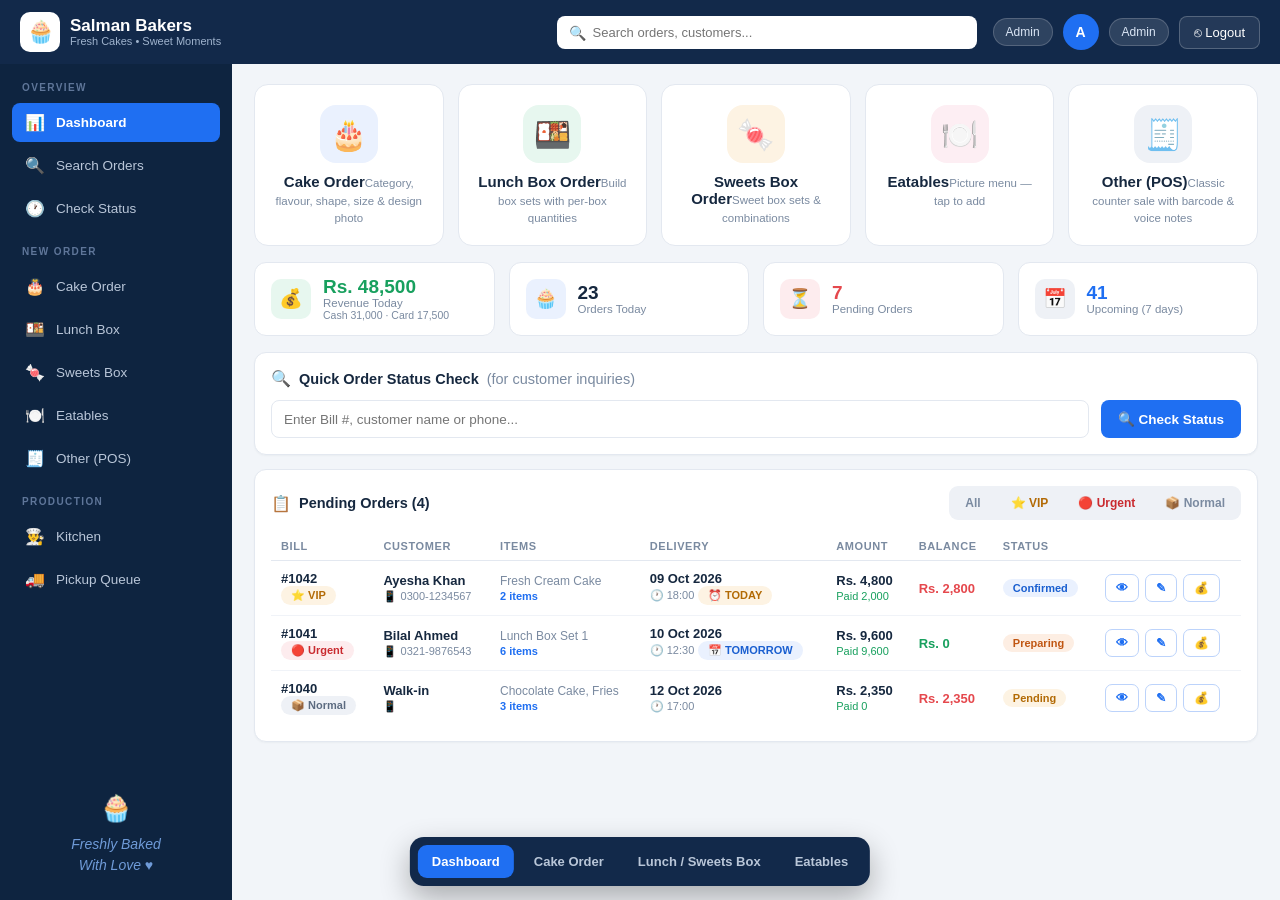
==== preview/index.html @ 8247a0d9 "Add static UI preview page and stop ignoring preview/ Co-authored-by: arena-agent <297053741+arena-a" ====
<!DOCTYPE html>
<!-- ============================================================
     STATIC VISUAL PREVIEW ONLY (not part of the app).
     Mirrors the new PHP screens with sample data so the look can
     be approved before deploying. Real screens: dashboard.php,
     order_cake.php, order_box.php, order_eatables.php, index.php
     ============================================================ -->
<html>
<head>
<meta charset="UTF-8">
<meta name="viewport" content="width=device-width, initial-scale=1">
<title>New UI Preview — Salman Bakers POS</title>
<link rel="stylesheet" href="../assets/app.css">
<style>
.view { display: none; }
.view.on { display: block; }
.viewswitch { position: fixed; bottom: 14px; left: 50%; transform: translateX(-50%); z-index: 400;
  background: #12294a; padding: 8px; border-radius: 14px; display: flex; gap: 6px; box-shadow: 0 12px 30px rgba(0,0,0,.3); }
.viewswitch button { border: none; background: transparent; color: #b9c6d8; padding: 9px 14px; border-radius: 9px; font-size: 13px; font-weight: 600; cursor: pointer; }
.viewswitch button.on { background: #1f6ff2; color: #fff; }
body { padding-bottom: 70px; }
</style>
</head>
<body>

<div class="app-topbar">
    <div class="app-brand">
        <div class="logo">🧁</div>
        <div><h1>Salman Bakers</h1><small>Fresh Cakes • Sweet Moments</small></div>
    </div>
    <form class="app-topsearch" onsubmit="return false;">
        <span class="ic">🔍</span><input type="text" placeholder="Search orders, customers...">
    </form>
    <div class="app-top-right">
        <span class="app-chip">Admin</span>
        <span class="app-avatar">A</span>
        <span class="app-chip">Admin</span>
        <a class="app-btn-logout" href="#">⎋ Logout</a>
    </div>
</div>

<div class="app-layout">
    <nav class="app-sidebar">
        <div class="grp">Overview</div>
        <a class="app-nav-item" id="nav-dash" href="#" onclick="show('dash');return false;"><span class="ic">📊</span> Dashboard</a>
        <a class="app-nav-item" href="#"><span class="ic">🔍</span> Search Orders</a>
        <a class="app-nav-item" href="#"><span class="ic">🕐</span> Check Status</a>
        <div class="grp">New Order</div>
        <a class="app-nav-item" id="nav-cake" href="#" onclick="show('cake');return false;"><span class="ic">🎂</span> Cake Order</a>
        <a class="app-nav-item" id="nav-box" href="#" onclick="show('box');return false;"><span class="ic">🍱</span> Lunch Box</a>
        <a class="app-nav-item" href="#" onclick="show('box');return false;"><span class="ic">🍬</span> Sweets Box</a>
        <a class="app-nav-item" id="nav-eat" href="#" onclick="show('eat');return false;"><span class="ic">🍽️</span> Eatables</a>
        <a class="app-nav-item" href="#"><span class="ic">🧾</span> Other (POS)</a>
        <div class="grp">Production</div>
        <a class="app-nav-item" href="#"><span class="ic">👨‍🍳</span> Kitchen</a>
        <a class="app-nav-item" href="#"><span class="ic">🚚</span> Pickup Queue</a>
        <div class="love"><span class="big">🧁</span>Freshly Baked<br>With Love ♥</div>
    </nav>

    <main class="app-main">

        <!-- ================= DASHBOARD ================= -->
        <section class="view on" id="v-dash">
            <div class="quick-grid">
                <a class="quick-card qc-blue" href="#" onclick="show('cake');return false;"><span class="q-arrow">→</span><span class="q-ic">🎂</span><span class="q-lb">Cake Order</span><span class="q-sb">Category, flavour, shape, size &amp; design photo</span></a>
                <a class="quick-card qc-green" href="#" onclick="show('box');return false;"><span class="q-arrow">→</span><span class="q-ic">🍱</span><span class="q-lb">Lunch Box Order</span><span class="q-sb">Build box sets with per-box quantities</span></a>
                <a class="quick-card qc-amber" href="#" onclick="show('box');return false;"><span class="q-arrow">→</span><span class="q-ic">🍬</span><span class="q-lb">Sweets Box Order</span><span class="q-sb">Sweet box sets &amp; combinations</span></a>
                <a class="quick-card qc-pink" href="#" onclick="show('eat');return false;"><span class="q-arrow">→</span><span class="q-ic">🍽️</span><span class="q-lb">Eatables</span><span class="q-sb">Picture menu — tap to add</span></a>
                <a class="quick-card qc-slate" href="#"><span class="q-arrow">→</span><span class="q-ic">🧾</span><span class="q-lb">Other (POS)</span><span class="q-sb">Classic counter sale with barcode &amp; voice notes</span></a>
            </div>

            <div class="mini-stats">
                <div class="mini-stat"><span class="ic" style="background:#e7f7ef;">💰</span><div><div class="n" style="color:var(--green);">Rs. 48,500</div><div class="l">Revenue Today</div><div class="s">Cash 31,000 · Card 17,500</div></div></div>
                <div class="mini-stat"><span class="ic" style="background:#eaf1fe;">🧁</span><div><div class="n">23</div><div class="l">Orders Today</div></div></div>
                <div class="mini-stat"><span class="ic" style="background:#fdecee;">⏳</span><div><div class="n" style="color:var(--red);">7</div><div class="l">Pending Orders</div></div></div>
                <div class="mini-stat"><span class="ic" style="background:#eef1f6;">📅</span><div><div class="n" style="color:var(--blue);">41</div><div class="l">Upcoming (7 days)</div></div></div>
            </div>

            <div class="card mt16">
                <div class="card-title"><span class="ic">🔍</span> Quick Order Status Check <span class="muted" style="font-weight:400;">(for customer inquiries)</span></div>
                <div class="row" style="flex-wrap:nowrap;">
                    <input class="inp" placeholder="Enter Bill #, customer name or phone...">
                    <button class="btn btn-primary" style="flex:0 0 auto;">🔍 Check Status</button>
                </div>
            </div>

            <div class="card mt16">
                <div class="card-title"><span class="ic">📋</span> Pending Orders (4)
                    <span class="spacer"></span>
                    <div class="tabs"><button class="active">All</button><button style="color:#b26a05;">⭐ VIP</button><button style="color:#c92a2f;">🔴 Urgent</button><button>📦 Normal</button></div>
                </div>
                <table class="tbl">
                    <thead><tr><th>Bill</th><th>Customer</th><th>Items</th><th>Delivery</th><th>Amount</th><th>Balance</th><th>Status</th><th></th></tr></thead>
                    <tbody>
                        <tr><td><strong>#1042</strong><br><span class="bdg prio-vip">⭐ VIP</span></td><td><strong>Ayesha Khan</strong><br><span class="muted" style="font-size:11px;">📱 0300-1234567</span></td><td style="max-width:220px;"><span class="muted" style="font-size:12px;">Fresh Cream Cake</span><br><span style="font-size:11px;color:var(--blue);font-weight:600;">2 items</span></td><td><strong>09 Oct 2026</strong><br><span class="muted" style="font-size:11px;">🕐 18:00</span> <span class="bdg pending">⏰ TODAY</span></td><td><strong>Rs. 4,800</strong><br><span class="muted" style="font-size:11px;color:var(--green);">Paid 2,000</span></td><td style="color:var(--red);font-weight:700;">Rs. 2,800</td><td><span class="bdg confirmed">Confirmed</span></td><td><div style="display:flex;gap:6px;"><button class="btn btn-sm btn-outline">👁</button><button class="btn btn-sm btn-outline">✎</button><button class="btn btn-sm btn-outline">💰</button></div></td></tr>
                        <tr><td><strong>#1041</strong><br><span class="bdg prio-urgent">🔴 Urgent</span></td><td><strong>Bilal Ahmed</strong><br><span class="muted" style="font-size:11px;">📱 0321-9876543</span></td><td style="max-width:220px;"><span class="muted" style="font-size:12px;">Lunch Box Set 1</span><br><span style="font-size:11px;color:var(--blue);font-weight:600;">6 items</span></td><td><strong>10 Oct 2026</strong><br><span class="muted" style="font-size:11px;">🕐 12:30</span> <span class="bdg confirmed">📅 TOMORROW</span></td><td><strong>Rs. 9,600</strong><br><span class="muted" style="font-size:11px;color:var(--green);">Paid 9,600</span></td><td style="color:var(--green);font-weight:700;">Rs. 0</td><td><span class="bdg preparing">Preparing</span></td><td><div style="display:flex;gap:6px;"><button class="btn btn-sm btn-outline">👁</button><button class="btn btn-sm btn-outline">✎</button><button class="btn btn-sm btn-outline">💰</button></div></td></tr>
                        <tr><td><strong>#1040</strong><br><span class="bdg prio-normal">📦 Normal</span></td><td><strong>Walk-in</strong><br><span class="muted" style="font-size:11px;">📱</span></td><td style="max-width:220px;"><span class="muted" style="font-size:12px;">Chocolate Cake, Fries</span><br><span style="font-size:11px;color:var(--blue);font-weight:600;">3 items</span></td><td><strong>12 Oct 2026</strong><br><span class="muted" style="font-size:11px;">🕐 17:00</span></td><td><strong>Rs. 2,350</strong><br><span class="muted" style="font-size:11px;color:var(--green);">Paid 0</span></td><td style="color:var(--red);font-weight:700;">Rs. 2,350</td><td><span class="bdg pending">Pending</span></td><td><div style="display:flex;gap:6px;"><button class="btn btn-sm btn-outline">👁</button><button class="btn btn-sm btn-outline">✎</button><button class="btn btn-sm btn-outline">💰</button></div></td></tr>
                    </tbody>
                </table>
            </div>
        </section>

        <!-- ================= CAKE ================= -->
        <section class="view" id="v-cake">
            <div class="page-head">
                <div class="ph-ic">🎂</div>
                <div><h2>Create Cake Order</h2><p>Select category, flavour and other details to create a new cake order.</p></div>
                <div class="spacer"></div><a class="btn btn-outline" href="#">＋ New Order</a>
            </div>
            <div class="order-cols">
                <div>
                    <div class="card">
                        <div class="grid-3">
                            <div class="fld"><label>👤 Customer</label>
                                <div class="row" style="flex-wrap:nowrap;"><input class="inp" placeholder="Search name or phone..."><button class="btn btn-outline btn-sm" style="flex:0 0 auto;">＋ Add New</button></div>
                                <input class="inp mt8" value="Walk-in"></div>
                            <div class="fld"><label>Order Type</label>
                                <div class="seg"><button class="on">🛍 Pickup</button><button>🚚 Delivery</button></div></div>
                            <div class="fld"><label>Delivery / Pickup Date &amp; Time</label>
                                <div class="row" style="flex-wrap:nowrap;"><input type="date" class="inp" value="2026-10-09"><input type="time" class="inp" value="15:00"></div></div>
                        </div>
                    </div>
                    <div class="card">
                        <div class="sec"><div class="num">1</div><div class="sec-head" style="flex:1;"><h4>Category</h4><p>Choose a cake category</p>
                            <div class="tiles scroll mt12">
                                <div class="tile on" onclick="pick(this)"><span class="tick">✓</span><span class="t-ic">🎂</span><span class="t-lb">Fresh Cream Cake</span><span class="t-sb">Rs. 760</span></div>
                                <div class="tile" onclick="pick(this)"><span class="tick">✓</span><span class="t-ic">🍰</span><span class="t-lb">Mousse Cake</span><span class="t-sb">Rs. 950</span></div>
                                <div class="tile" onclick="pick(this)"><span class="tick">✓</span><span class="t-ic">☕</span><span class="t-lb">Café Cake</span><span class="t-sb">Rs. 880</span></div>
                                <div class="tile" onclick="pick(this)"><span class="tick">✓</span><span class="t-ic">🧈</span><span class="t-lb">Butter Cream Cake</span><span class="t-sb">Rs. 720</span></div>
                                <div class="tile" onclick="pick(this)"><span class="tick">✓</span><span class="t-ic">🍫</span><span class="t-lb">Fresh Brownie Cake</span><span class="t-sb">Rs. 990</span></div>
                                <div class="tile" onclick="pick(this)"><span class="tick">✓</span><span class="t-ic">🍨</span><span class="t-lb">Ice Cream Cake</span><span class="t-sb">Rs. 1,100</span></div>
                            </div></div></div>
                    </div>
                    <div class="card">
                        <div class="row" style="align-items:flex-start;">
                            <div class="sec" style="flex:1;"><div class="num">2</div><div class="sec-head" style="flex:1;"><h4>Flavour</h4><p>Select flavour from the list</p>
                                <select class="inp mt12"><option>Chocolate Icing</option><option>Vanilla</option><option>Red Velvet</option></select></div></div>
                            <div class="sec" style="flex:1.4;"><div class="num">3</div><div class="sec-head" style="flex:1;"><h4>Shape</h4><p>Pick the cake shape</p>
                                <div class="tiles mt12">
                                    <div class="tile on" style="min-width:78px;padding:10px 8px;" onclick="pick(this)"><span class="tick">✓</span><span class="t-ic" style="font-size:18px;">⬤</span><span class="t-lb">Round</span></div>
                                    <div class="tile" style="min-width:78px;padding:10px 8px;" onclick="pick(this)"><span class="tick">✓</span><span class="t-ic" style="font-size:18px;">▢</span><span class="t-lb">Square</span></div>
                                    <div class="tile" style="min-width:78px;padding:10px 8px;" onclick="pick(this)"><span class="tick">✓</span><span class="t-ic" style="font-size:18px;">♡</span><span class="t-lb">Heart</span></div>
                                    <div class="tile" style="min-width:78px;padding:10px 8px;" onclick="pick(this)"><span class="tick">✓</span><span class="t-ic" style="font-size:18px;">▭</span><span class="t-lb">Sheet</span></div>
                                    <div class="tile" style="min-width:78px;padding:10px 8px;" onclick="pick(this)"><span class="tick">✓</span><span class="t-ic" style="font-size:18px;">✎</span><span class="t-lb">Other</span></div>
                                </div></div></div>
                        </div>
                    </div>
                    <div class="card">
                        <div class="row" style="align-items:flex-end;">
                            <div class="sec" style="flex:1.2;"><div class="num">4</div><div class="sec-head" style="flex:1;"><h4>Size / UOM</h4><p>Select size and unit</p>
                                <div class="row mt12" style="flex-wrap:nowrap;"><select class="inp"><option>1</option><option>2</option><option>3</option></select><select class="inp"><option>kg</option><option>pound</option><option>pcs</option></select></div></div></div>
                            <div class="sec" style="flex:.9;"><div class="num">5</div><div class="sec-head"><h4>Quantity</h4><p>Number of cakes</p>
                                <div class="stepper-n mt12"><button>−</button><input value="2"><button>＋</button></div></div></div>
                            <div class="fld" style="flex:1;"><label>Price (per unit)</label><input class="inp" type="number" value="760"><span class="hint">Editable — tap to change</span></div>
                            <div style="flex:1;background:var(--blue-soft);border-radius:10px;padding:12px 14px;"><div class="hint">Total (approx.)</div><div style="font-size:21px;font-weight:800;color:var(--blue);">Rs. 1,520</div><div class="hint">2 kg</div></div>
                        </div>
                    </div>
                    <div class="card">
                        <div class="sec"><div class="num">6</div><div class="sec-head" style="flex:1;"><h4>Cake Image</h4><p>Upload or choose a reference image</p>
                            <div class="row mt12" style="align-items:stretch;">
                                <div class="dropzone" style="flex:1;"><span class="up">⬆</span>Click to upload or drag &amp; drop<br><span class="hint">JPG, PNG — Max 5MB</span></div>
                                <div class="thumbs" style="flex:1.4;">
                                    <div class="thb on" style="display:flex;align-items:center;justify-content:center;font-size:26px;">🎂</div>
                                    <div class="thb" style="display:flex;align-items:center;justify-content:center;font-size:26px;">🍰</div>
                                    <div class="thb" style="display:flex;align-items:center;justify-content:center;font-size:26px;">🧁</div>
                                    <div class="thb" style="display:flex;align-items:center;justify-content:center;font-size:26px;">🍫</div>
                                </div>
                            </div></div></div>
                    </div>
                    <div class="card">
                        <div class="row" style="align-items:flex-start;">
                            <div class="sec" style="flex:1;"><div class="num">7</div><div class="sec-head" style="flex:1;"><h4>Extra Charges <span class="muted" style="font-weight:400;">(optional)</span></h4><p>Add any additional charges</p>
                                <div class="tiles mt12">
                                    <div class="tile" style="min-width:120px;"><span class="t-lb">Delivery Charges</span><input class="inp mt8" style="text-align:center;" type="number" value="0"></div>
                                    <div class="tile" style="min-width:120px;"><span class="t-lb">Decoration</span><input class="inp mt8" style="text-align:center;" type="number" value="0"></div>
                                    <div class="tile on" style="min-width:120px;"><span class="t-lb">Packaging</span><input class="inp mt8" style="text-align:center;" type="number" value="50"></div>
                                    <button class="btn btn-outline btn-sm" style="align-self:center;">＋ Add Charge</button>
                                </div></div></div>
                            <div class="sec" style="flex:1;"><div class="num">8</div><div class="sec-head" style="flex:1;"><h4>Remarks <span class="muted" style="font-weight:400;">(optional)</span></h4>
                                <div class="fld mt12">
                                    <input class="inp" placeholder="✍ Cake message (written on the cake)...">
                                    <textarea class="inp mt8" placeholder="Any special message, notes or custom design details..."></textarea>
                                    <span class="hint" style="text-align:right;">0/300</span>
                                </div></div></div>
                        </div>
                        <button class="collapse-btn">▾ More options</button>
                    </div>
                </div>
                <div>
                    <div class="card">
                        <div class="card-title"><span class="ic">🖼️</span> Cake Preview <span class="spacer"></span><button class="btn btn-ghost btn-sm">Change Image</button></div>
                        <div class="preview-box">🎂</div>
                    </div>
                    <div class="card summary">
                        <div class="card-title"><span class="ic">🧾</span> Order Summary</div>
                        <div class="s-row"><span class="k">Category</span><span class="v">Fresh Cream Cake</span></div>
                        <div class="s-row"><span class="k">Flavour</span><span class="v">Chocolate Icing</span></div>
                        <div class="s-row"><span class="k">Shape</span><span class="v">Round</span></div>
                        <div class="s-row"><span class="k">Size / UOM</span><span class="v">1 kg</span></div>
                        <div class="s-row"><span class="k">Quantity</span><span class="v">2</span></div>
                        <div class="s-row"><span class="k">Price (per unit)</span><span class="v">Rs. 760</span></div>
                        <div class="s-row"><span class="k">Subtotal</span><span class="v">Rs. 1,520</span></div>
                        <div class="s-row"><span class="k">+ Packaging</span><span class="v">Rs. 50</span></div>
                        <div class="s-total"><span>Total Amount</span><span>Rs. 1,570</span></div>
                        <button class="btn btn-primary btn-block mt12">🛒 Add to Order</button>
                        <button class="btn btn-ghost btn-block mt8">⏸ Hold Order</button>
                        <a class="btn btn-outline btn-block mt8" href="#">📋 View All Orders</a>
                    </div>
                </div>
            </div>
        </section>

        <!-- ================= LUNCH / SWEETS BOX ================= -->
        <section class="view" id="v-box">
            <div class="page-head">
                <div class="ph-ic">🍱</div>
                <div><h2>Create Lunch Box Order</h2><p>Build lunch boxes sets and quantities in a few steps.</p></div>
                <div class="spacer"></div><a class="btn btn-outline" href="#">＋ New Order</a><a class="btn btn-ghost" href="#">Switch to Sweets Box</a>
            </div>
            <div class="order-cols three">
                <div class="card side-panel">
                    <input class="inp" placeholder="🔍 Search items...">
                    <span class="hint">e.g. chicken, pizza, juice...</span>
                    <div class="card-title mt16" style="font-size:13px;">Default Items</div>
                    <div class="sp-item"><span class="th">🥪</span><span class="nm">Chicken Sandwich<br><span class="pr">Rs. 250 / piece</span></span><button class="btn btn-outline btn-sm">Add</button></div>
                    <div class="sp-item"><span class="th">🍟</span><span class="nm">Fries<br><span class="pr">Rs. 150 / portion</span></span><button class="btn btn-outline btn-sm">Add</button></div>
                    <div class="sp-item"><span class="th">🍗</span><span class="nm">Chicken Nuggets<br><span class="pr">Rs. 300 / piece</span></span><button class="btn btn-outline btn-sm">Add</button></div>
                    <div class="sp-item"><span class="th">🧃</span><span class="nm">Juice<br><span class="pr">Rs. 80 / box</span></span><button class="btn btn-outline btn-sm">Add</button></div>
                    <div class="sp-item"><span class="th">🌯</span><span class="nm">Chicken Wrap<br><span class="pr">Rs. 320 / piece</span></span><button class="btn btn-outline btn-sm">Add</button></div>
                    <div class="sp-item"><span class="th">🍕</span><span class="nm">Mini Pizza<br><span class="pr">Rs. 350 / piece</span></span><button class="btn btn-outline btn-sm">Add</button></div>
                    <button class="btn btn-outline btn-block mt12">⊕ Add New Item</button>
                </div>
                <div>
                    <div class="card">
                        <div class="grid-3">
                            <div class="fld"><label>👤 Customer</label>
                                <div class="row" style="flex-wrap:nowrap;"><input class="inp" placeholder="Search name or phone..."><button class="btn btn-outline btn-sm" style="flex:0 0 auto;">＋ Add New</button></div>
                                <input class="inp mt8" value="Walk-in"></div>
                            <div class="fld"><label>Order Type</label><div class="seg"><button class="on">🛍 Pickup</button><button>🚚 Delivery</button></div></div>
                            <div class="fld"><label>Pickup / Delivery Date &amp; Time</label>
                                <div class="row" style="flex-wrap:nowrap;"><input type="date" class="inp" value="2026-10-09"><input type="time" class="inp" value="12:00"></div></div>
                        </div>
                    </div>
                    <div class="card">
                        <div class="card-title"><span class="ic">🍱</span> Lunch Box Sets <span class="spacer"></span><button class="btn btn-outline btn-sm">＋ Add another set</button></div>
                        <input class="inp" placeholder="🔍 Search items to add to the selected set (e.g. chicken, pizza, juice...)">

                        <div class="set-card" style="border-color:var(--blue);">
                            <div class="set-head"><span class="num">1</span><div><h5>Set 1</h5><span class="sub">6 lunch boxes • Combination 1</span></div><span class="spacer"></span>
                                <span class="lbl" style="font-size:12px;color:var(--muted);">Quantity</span>
                                <span class="stepper-n"><button>−</button><input value="6"><button>＋</button></span>
                                <span class="lbl" style="font-size:11px;color:var(--muted);">(lunch boxes)</span>
                                <button class="btn btn-danger btn-sm">✕</button></div>
                            <div class="set-body">
                                <div class="lbl" style="font-size:11px;color:var(--muted);margin-bottom:6px;">Items in this set</div>
                                <div class="set-item"><input type="checkbox" class="chk" checked><span class="th">🥪</span><span class="nm">Chicken Sandwich <span class="lbl">Rs. 250</span></span><span class="lbl">Qty per box</span><input class="inp" style="width:64px;" value="1"><select class="inp" style="width:96px;"><option>piece</option></select><button class="x">✕</button></div>
                                <div class="set-item"><input type="checkbox" class="chk" checked><span class="th">🍟</span><span class="nm">Fries <span class="lbl">Rs. 150</span></span><span class="lbl">Qty per box</span><input class="inp" style="width:64px;" value="1"><select class="inp" style="width:96px;"><option>portion</option></select><button class="x">✕</button></div>
                                <div class="set-item"><input type="checkbox" class="chk" checked><span class="th">🍗</span><span class="nm">Chicken Nuggets <span class="lbl">Rs. 300</span></span><span class="lbl">Qty per box</span><input class="inp" style="width:64px;" value="3"><select class="inp" style="width:96px;"><option>pieces</option></select><button class="x">✕</button></div>
                                <div class="set-item"><input type="checkbox" class="chk" checked><span class="th">🧃</span><span class="nm">Juice <span class="lbl">Rs. 80</span></span><span class="lbl">Qty per box</span><input class="inp" style="width:64px;" value="1"><select class="inp" style="width:96px;"><option>box</option></select><button class="x">✕</button></div>
                                <div class="row mt8" style="flex-wrap:nowrap;align-items:center;"><select class="inp"><option>＋ Add item to this set...</option></select><button class="btn btn-outline btn-sm" style="flex:0 0 auto;">Add</button></div>
                            </div>
                        </div>

                        <div class="set-card">
                            <div class="set-head"><span class="num">2</span><div><h5>Set 2</h5><span class="sub">3 lunch boxes • Combination 2</span></div><span class="spacer"></span>
                                <span class="lbl" style="font-size:12px;color:var(--muted);">Quantity</span>
                                <span class="stepper-n"><button>−</button><input value="3"><button>＋</button></span>
                                <span class="lbl" style="font-size:11px;color:var(--muted);">(lunch boxes)</span>
                                <button class="btn btn-danger btn-sm">✕</button></div>
                            <div class="set-body">
                                <div class="lbl" style="font-size:11px;color:var(--muted);margin-bottom:6px;">Items in this set</div>
                                <div class="set-item"><input type="checkbox" class="chk" checked><span class="th">🌯</span><span class="nm">Chicken Wrap <span class="lbl">Rs. 320</span></span><span class="lbl">Qty per box</span><input class="inp" style="width:64px;" value="1"><select class="inp" style="width:96px;"><option>piece</option></select><button class="x">✕</button></div>
                                <div class="set-item"><input type="checkbox" class="chk" checked><span class="th">🍕</span><span class="nm">Mini Pizza <span class="lbl">Rs. 350</span></span><span class="lbl">Qty per box</span><input class="inp" style="width:64px;" value="1"><select class="inp" style="width:96px;"><option>piece</option></select><button class="x">✕</button></div>
                                <div class="row mt8" style="flex-wrap:nowrap;align-items:center;"><select class="inp"><option>＋ Add item to this set...</option></select><button class="btn btn-outline btn-sm" style="flex:0 0 auto;">Add</button></div>
                            </div>
                        </div>
                    </div>
                    <button class="collapse-btn">▾ More options</button>
                </div>
                <div>
                    <div class="card summary">
                        <div class="card-title"><span class="ic">🧾</span> Order Summary</div>
                        <div class="s-stat">
                            <div class="box"><div class="n">🍱 2</div><div class="l">Lunch Box Sets</div></div>
                            <div class="box"><div class="n">🍴 9</div><div class="l">Total Lunch Boxes</div></div>
                        </div>
                        <div class="card-title" style="font-size:13px;">Set Breakdown</div>
                        <div class="s-row"><span class="k">Set 1</span><span class="v">6 boxes</span></div>
                        <div class="s-row"><span class="k">Set 2</span><span class="v">3 boxes</span></div>
                        <div class="s-row mt12"><span class="k">Items Total</span><span class="v">Rs. 15,570</span></div>
                        <div class="fld mt8"><label>Packaging / Extra Charge (Rs.)</label><input class="inp" type="number" value="0"></div>
                        <div class="s-total"><span>Total Amount</span><span>Rs. 15,570</span></div>
                        <button class="btn btn-primary btn-block mt12">🛒 Add to Order</button>
                        <button class="btn btn-ghost btn-block mt8">⏸ Hold Order</button>
                        <a class="btn btn-outline btn-block mt8" href="#">📋 View All Orders</a>
                    </div>
                </div>
            </div>
        </section>

        <!-- ================= EATABLES ================= -->
        <section class="view" id="v-eat">
            <div class="page-head">
                <div class="ph-ic">🍽️</div>
                <div><h2>Eatables</h2><p>Tap a picture to add it to the order. Tap again to increase quantity.</p></div>
                <div class="spacer"></div>
                <input class="inp" style="max-width:260px;" placeholder="🔍 Search eatables...">
                <a class="btn btn-outline" href="#">＋ New Order</a>
            </div>
            <div class="order-cols">
                <div>
                    <div class="card">
                        <div class="grid-3">
                            <div class="fld"><label>👤 Customer</label>
                                <div class="row" style="flex-wrap:nowrap;"><input class="inp" placeholder="Search name or phone..."><button class="btn btn-outline btn-sm" style="flex:0 0 auto;">＋ Add New</button></div>
                                <input class="inp mt8" value="Walk-in"></div>
                            <div class="fld"><label>Order Type</label><div class="seg"><button class="on">🛍 Pickup</button><button>🚚 Delivery</button></div></div>
                            <div class="fld"><label>Pickup / Delivery Date &amp; Time</label>
                                <div class="row" style="flex-wrap:nowrap;"><input type="date" class="inp" value="2026-10-09"><input type="time" class="inp" value="13:30"></div></div>
                        </div>
                    </div>
                    <div class="eat-grid mt16">
                        <div class="eat-card has"><span class="cnt">2</span><div class="ph">🥪</div><div class="bd"><div class="nm">Chicken Sandwich</div><div class="pr">Rs. 250</div><div class="um">per piece</div></div></div>
                        <div class="eat-card has"><span class="cnt">1</span><div class="ph">🍟</div><div class="bd"><div class="nm">Fries</div><div class="pr">Rs. 150</div><div class="um">per portion</div></div></div>
                        <div class="eat-card"><span class="cnt">0</span><div class="ph">🍗</div><div class="bd"><div class="nm">Chicken Nuggets</div><div class="pr">Rs. 300</div><div class="um">per piece</div></div></div>
                        <div class="eat-card"><span class="cnt">0</span><div class="ph">🧃</div><div class="bd"><div class="nm">Juice</div><div class="pr">Rs. 80</div><div class="um">per box</div></div></div>
                        <div class="eat-card"><span class="cnt">0</span><div class="ph">🌯</div><div class="bd"><div class="nm">Chicken Wrap</div><div class="pr">Rs. 320</div><div class="um">per piece</div></div></div>
                        <div class="eat-card"><span class="cnt">0</span><div class="ph">🍕</div><div class="bd"><div class="nm">Mini Pizza</div><div class="pr">Rs. 350</div><div class="um">per piece</div></div></div>
                        <div class="eat-card"><span class="cnt">0</span><div class="ph">🍓</div><div class="bd"><div class="nm">Fruit Cup</div><div class="pr">Rs. 200</div><div class="um">per cup</div></div></div>
                        <div class="eat-card"><span class="cnt">0</span><div class="ph">💧</div><div class="bd"><div class="nm">Water</div><div class="pr">Rs. 50</div><div class="um">per bottle</div></div></div>
                        <div class="eat-card"><span class="cnt">0</span><div class="ph">🍬</div><div class="bd"><div class="nm">Sweet Box (Small)</div><div class="pr">Rs. 1,200</div><div class="um">per box</div></div></div>
                        <div class="eat-card"><span class="cnt">0</span><div class="ph">🧁</div><div class="bd"><div class="nm">Cupcake</div><div class="pr">Rs. 180</div><div class="um">per pcs</div></div></div>
                    </div>
                </div>
                <div>
                    <div class="card summary">
                        <div class="card-title"><span class="ic">🧾</span> Order Summary <span class="spacer"></span><button class="btn btn-ghost btn-sm">🗑 Clear</button></div>
                        <div class="cart-row"><span class="th">🥪</span><span class="mid"><span class="nm">Chicken Sandwich</span><br><span class="sb">Rs. 250 / piece</span></span><span class="stepper-n"><button>−</button><input value="2"><button>＋</button></span><span class="amt">Rs. 500</span><button class="x">✕</button></div>
                        <div class="cart-row"><span class="th">🍟</span><span class="mid"><span class="nm">Fries</span><br><span class="sb">Rs. 150 / portion</span></span><span class="stepper-n"><button>−</button><input value="1"><button>＋</button></span><span class="amt">Rs. 150</span><button class="x">✕</button></div>
                        <div class="s-row mt12"><span class="k">Subtotal</span><span class="v">Rs. 650</span></div>
                        <div class="row mt8" style="flex-wrap:nowrap;"><div class="fld"><label>Discount %</label><input class="inp" type="number" value="0"></div><div class="fld"><label>Flat Disc (Rs.)</label><input class="inp" type="number" value="0"></div></div>
                        <div class="row mt8" style="flex-wrap:nowrap;"><div class="fld"><label>Advance (Rs.)</label><input class="inp" type="number" value="0"></div><div class="fld"><label>Method</label><select class="inp"><option>—</option><option>💵 Cash</option></select></div></div>
                        <div class="s-row mt8"><span class="k">Balance</span><span class="v" style="color:var(--red);">Rs. 650</span></div>
                        <div class="s-total"><span>Total Amount</span><span>Rs. 650</span></div>
                        <button class="btn btn-primary btn-block mt12">🛒 Add to Order</button>
                        <button class="btn btn-ghost btn-block mt8">⏸ Hold Order</button>
                        <a class="btn btn-outline btn-block mt8" href="#">📋 View All Orders</a>
                    </div>
                </div>
            </div>
        </section>

    </main>
</div>

<div class="viewswitch">
    <button class="on" onclick="show('dash', this)">Dashboard</button>
    <button onclick="show('cake', this)">Cake Order</button>
    <button onclick="show('box', this)">Lunch / Sweets Box</button>
    <button onclick="show('eat', this)">Eatables</button>
</div>

<script>
function show(v, btn) {
    document.querySelectorAll('.view').forEach(function (s) { s.classList.remove('on'); });
    document.getElementById('v-' + v).classList.add('on');
    document.querySelectorAll('.viewswitch button').forEach(function (b) { b.classList.remove('on'); });
    var map = { dash: 0, cake: 1, box: 2, eat: 3 };
    document.querySelectorAll('.viewswitch button')[map[v]].classList.add('on');
    document.querySelectorAll('.app-nav-item').forEach(function (n) { n.classList.remove('active'); });
    var nav = document.getElementById('nav-' + v);
    if (nav) nav.classList.add('active');
    window.scrollTo(0, 0);
}
function pick(el) {
    var sibs = el.parentNode.querySelectorAll('.tile');
    sibs.forEach(function (t) { t.classList.remove('on'); });
    el.classList.add('on');
}
show('dash');
</script>
</body>
</html>
---- assets/app.css ----
/* ============================================================
   BestPOS — clean & simple design system (new screens)
   Navy shell + white cards + blue accents. No heavy clutter.
   ============================================================ */
* { box-sizing: border-box; margin: 0; padding: 0; }
html, body { height: 100%; }
body {
    font-family: 'Segoe UI', Tahoma, Verdana, sans-serif;
    background: #f2f5f9; color: #16283f; font-size: 14px;
}
a { text-decoration: none; color: inherit; }
button { font-family: inherit; }
img { display: block; }

:root {
    --navy: #12294a;
    --navy-dark: #0e2440;
    --navy-line: #1d3a63;
    --blue: #1f6ff2;
    --blue-soft: #eaf1fe;
    --blue-line: #bcd3fb;
    --line: #e3e8f0;
    --muted: #7a8aa0;
    --text: #16283f;
    --green: #18a05e;
    --red: #e5484d;
    --amber: #f5a524;
    --radius: 12px;
}

/* ---------- TOPBAR ---------- */
.app-topbar {
    height: 64px; background: var(--navy); color: #fff;
    display: flex; align-items: center; gap: 16px; padding: 0 20px;
    position: sticky; top: 0; z-index: 50;
}
.app-brand { display: flex; align-items: center; gap: 10px; min-width: 230px; }
.app-brand .logo {
    width: 40px; height: 40px; border-radius: 10px; background: #fff;
    display: flex; align-items: center; justify-content: center; font-size: 22px;
}
.app-brand h1 { font-size: 17px; font-weight: 700; line-height: 1.1; }
.app-brand small { display: block; font-size: 11px; color: #9fb3cd; font-weight: 400; }
.app-topsearch {
    flex: 1; max-width: 420px; margin-left: auto; position: relative;
}
.app-topsearch input {
    width: 100%; padding: 9px 14px 9px 36px; border: none; border-radius: 8px;
    background: #ffffff; font-size: 13px; color: var(--text); outline: none;
}
.app-topsearch .ic { position: absolute; left: 12px; top: 9px; color: var(--muted); font-size: 14px; }
.app-top-right { display: flex; align-items: center; gap: 10px; }
.app-chip {
    display: inline-flex; align-items: center; gap: 6px; font-size: 12px;
    background: rgba(255,255,255,.12); border: 1px solid rgba(255,255,255,.18);
    padding: 6px 12px; border-radius: 20px; color: #dbe6f5;
}
.app-avatar {
    width: 36px; height: 36px; border-radius: 50%; background: var(--blue);
    color: #fff; display: flex; align-items: center; justify-content: center;
    font-weight: 700; font-size: 14px;
}
.app-btn-logout {
    display: inline-flex; align-items: center; gap: 6px; font-size: 13px; color: #fff;
    background: rgba(255,255,255,.08); border: 1px solid rgba(255,255,255,.22);
    padding: 8px 14px; border-radius: 8px; cursor: pointer;
}
.app-btn-logout:hover { background: rgba(255,255,255,.16); }

/* ---------- LAYOUT ---------- */
.app-layout { display: flex; min-height: calc(100vh - 64px); }
.app-sidebar {
    width: 232px; background: var(--navy-dark); flex-shrink: 0;
    padding: 18px 12px; display: flex; flex-direction: column; gap: 4px;
}
.app-sidebar .grp {
    font-size: 10px; letter-spacing: 1.4px; color: #5f7699; font-weight: 700;
    text-transform: uppercase; margin: 14px 10px 6px;
}
.app-sidebar .grp:first-child { margin-top: 0; }
.app-nav-item {
    display: flex; align-items: center; gap: 10px; padding: 10px 12px;
    border-radius: 8px; color: #b9c6d8; font-size: 13.5px; font-weight: 500;
}
.app-nav-item .ic { width: 22px; text-align: center; font-size: 16px; }
.app-nav-item:hover { background: rgba(255,255,255,.07); color: #fff; }
.app-nav-item.active { background: var(--blue); color: #fff; font-weight: 600; }
.app-sidebar .love {
    margin-top: auto; padding: 18px 10px 6px; text-align: center; color: #6f9bd8;
    font-style: italic; font-size: 14px; line-height: 1.5;
}
.app-sidebar .love .big { font-size: 26px; font-style: normal; display: block; margin-bottom: 6px; }

.app-main { flex: 1; padding: 20px 22px 40px; min-width: 0; }

/* ---------- PAGE HEAD ---------- */
.page-head { display: flex; align-items: center; gap: 14px; margin-bottom: 16px; }
.page-head .ph-ic {
    width: 46px; height: 46px; border-radius: 12px; background: var(--blue-soft);
    display: flex; align-items: center; justify-content: center; font-size: 24px;
}
.page-head h2 { font-size: 21px; font-weight: 700; }
.page-head p { font-size: 12.5px; color: var(--muted); margin-top: 2px; }
.page-head .spacer { flex: 1; }

/* ---------- CARDS ---------- */
.card {
    background: #fff; border: 1px solid var(--line); border-radius: var(--radius);
    padding: 16px; box-shadow: 0 1px 2px rgba(22,40,63,.04);
}
.card + .card { margin-top: 14px; }
.card-title { display: flex; align-items: center; gap: 8px; font-size: 14.5px; font-weight: 700; margin-bottom: 12px; }
.card-title .ic { font-size: 16px; }
.card-title .spacer { flex: 1; }

/* ---------- FIELDS ---------- */
.fld { display: flex; flex-direction: column; gap: 5px; min-width: 0; }
.fld > label { font-size: 11.5px; font-weight: 600; color: var(--muted); }
.inp, select.inp, textarea.inp {
    padding: 9px 12px; border: 1px solid var(--line); border-radius: 8px;
    font-size: 13.5px; color: var(--text); background: #fff; outline: none; width: 100%;
}
.inp:focus { border-color: var(--blue); box-shadow: 0 0 0 3px rgba(31,111,242,.12); }
.inp[readonly], .inp:disabled { background: #f6f8fb; color: var(--muted); }
textarea.inp { resize: vertical; min-height: 84px; }
.row { display: flex; gap: 12px; flex-wrap: wrap; }
.row > * { flex: 1; }
.grid-3 { display: grid; grid-template-columns: repeat(3, 1fr); gap: 12px; }
.grid-4 { display: grid; grid-template-columns: repeat(4, 1fr); gap: 12px; }

/* ---------- BUTTONS ---------- */
.btn {
    display: inline-flex; align-items: center; justify-content: center; gap: 8px;
    padding: 10px 16px; border-radius: 8px; border: 1px solid transparent;
    font-size: 13.5px; font-weight: 600; cursor: pointer; transition: .15s;
    background: #fff; color: var(--text); white-space: nowrap;
}
.btn-primary { background: var(--blue); color: #fff; }
.btn-primary:hover { background: #155cd6; }
.btn-outline { border-color: var(--blue-line); color: var(--blue); background: #fff; }
.btn-outline:hover { background: var(--blue-soft); }
.btn-ghost { border-color: var(--line); color: var(--muted); }
.btn-ghost:hover { background: #f6f8fb; color: var(--text); }
.btn-danger { background: #fdecee; color: var(--red); border-color: #f6c9cc; }
.btn-danger:hover { background: #fbdadd; }
.btn-sm { padding: 6px 10px; font-size: 12px; border-radius: 7px; }
.btn-block { width: 100%; }
.btn[disabled] { opacity: .6; cursor: not-allowed; }

/* segmented (Pickup / Delivery) */
.seg { display: inline-flex; gap: 8px; }
.seg button {
    display: inline-flex; align-items: center; gap: 7px; padding: 9px 16px;
    border-radius: 8px; border: 1px solid var(--line); background: #fff;
    font-size: 13px; font-weight: 600; color: var(--muted); cursor: pointer;
}
.seg button.on { background: var(--blue-soft); border-color: var(--blue); color: var(--blue); }

/* ---------- NUMBERED SECTION ---------- */
.sec { display: flex; gap: 10px; align-items: flex-start; margin-bottom: 12px; }
.sec .num {
    width: 22px; height: 22px; border-radius: 50%; background: var(--blue); color: #fff;
    font-size: 12px; font-weight: 700; display: flex; align-items: center;
    justify-content: center; flex-shrink: 0; margin-top: 1px;
}
.sec .sec-head h4 { font-size: 14px; font-weight: 700; }
.sec .sec-head p { font-size: 11.5px; color: var(--muted); }

/* ---------- TILES (category / shape / extras) ---------- */
.tiles { display: flex; gap: 10px; flex-wrap: wrap; }
.tiles.scroll { flex-wrap: nowrap; overflow-x: auto; padding-bottom: 6px; }
.tile {
    position: relative; min-width: 108px; padding: 14px 12px 12px; text-align: center;
    border: 1px solid var(--line); border-radius: 10px; background: #fff; cursor: pointer;
    transition: .15s;
}
.tile:hover { border-color: var(--blue-line); }
.tile .t-ic { font-size: 26px; display: block; margin-bottom: 6px; }
.tile .t-lb { font-size: 12px; font-weight: 600; color: var(--text); line-height: 1.25; }
.tile .t-sb { font-size: 11px; color: var(--muted); margin-top: 3px; }
.tile.on { border-color: var(--blue); background: var(--blue-soft); box-shadow: 0 0 0 1px var(--blue) inset; }
.tile.on .t-lb { color: var(--blue); }
.tile .tick {
    position: absolute; top: 6px; right: 6px; width: 16px; height: 16px; border-radius: 50%;
    background: var(--blue); color: #fff; font-size: 10px; display: none;
    align-items: center; justify-content: center;
}
.tile.on .tick { display: flex; }
.tile img.t-img { width: 56px; height: 56px; object-fit: cover; border-radius: 8px; margin: 0 auto 6px; }

/* ---------- STEPPER ---------- */
.stepper-n { display: inline-flex; align-items: center; gap: 2px; border: 1px solid var(--line); border-radius: 8px; overflow: hidden; }
.stepper-n button {
    width: 34px; height: 36px; border: none; background: #fff; color: var(--blue);
    font-size: 17px; font-weight: 700; cursor: pointer;
}
.stepper-n button:hover { background: var(--blue-soft); }
.stepper-n input {
    width: 52px; border: none; text-align: center; font-size: 15px; font-weight: 700;
    color: var(--text); outline: none; -moz-appearance: textfield;
}
.stepper-n input::-webkit-outer-spin-button, .stepper-n input::-webkit-inner-spin-button { -webkit-appearance: none; }

/* ---------- TWO-COLUMN ORDER LAYOUT ---------- */
.order-cols { display: grid; grid-template-columns: minmax(0,1fr) 330px; gap: 16px; align-items: start; }
.order-cols.three { grid-template-columns: 250px minmax(0,1fr) 330px; }

/* ---------- SUMMARY CARD ---------- */
.summary .s-row { display: flex; justify-content: space-between; gap: 10px; padding: 7px 0; font-size: 13px; border-bottom: 1px dashed var(--line); }
.summary .s-row:last-of-type { border-bottom: none; }
.summary .s-row .k { color: var(--muted); }
.summary .s-row .v { font-weight: 600; text-align: right; }
.summary .s-total {
    margin-top: 10px; background: var(--blue-soft); border-radius: 8px; padding: 12px 14px;
    display: flex; justify-content: space-between; align-items: center;
    font-size: 15px; font-weight: 700; color: var(--blue);
}
.summary .s-stat { display: grid; grid-template-columns: 1fr 1fr; gap: 10px; margin-bottom: 12px; }
.summary .s-stat .box { background: #f6f8fb; border-radius: 10px; padding: 12px; text-align: center; }
.summary .s-stat .box .n { font-size: 20px; font-weight: 800; color: var(--blue); display: flex; gap: 6px; justify-content: center; align-items: center; }
.summary .s-stat .box .l { font-size: 11px; color: var(--muted); margin-top: 3px; }

/* ---------- SETS (lunch / sweets boxes) ---------- */
.set-card { border: 1px solid var(--line); border-radius: 10px; margin-top: 12px; overflow: hidden; }
.set-head { display: flex; align-items: center; gap: 10px; padding: 12px 14px; background: #f8fafc; border-bottom: 1px solid var(--line); }
.set-head .num { width: 26px; height: 26px; border-radius: 50%; background: var(--blue); color: #fff; font-weight: 700; display: flex; align-items: center; justify-content: center; font-size: 13px; }
.set-head h5 { font-size: 14px; font-weight: 700; }
.set-head .sub { font-size: 11.5px; color: var(--muted); }
.set-head .spacer { flex: 1; }
.set-body { padding: 12px 14px; }
.set-item { display: flex; align-items: center; gap: 10px; padding: 8px; border-radius: 8px; }
.set-item:nth-child(odd) { background: #f8fafc; }
.set-item .chk { width: 17px; height: 17px; accent-color: var(--blue); }
.set-item .th { width: 40px; height: 40px; border-radius: 8px; background: var(--blue-soft); object-fit: cover; display: flex; align-items: center; justify-content: center; font-size: 20px; flex-shrink: 0; overflow: hidden; }
.set-item .nm { flex: 1; font-size: 13px; font-weight: 600; color: var(--blue); min-width: 0; overflow: hidden; text-overflow: ellipsis; white-space: nowrap; }
.set-item .lbl { font-size: 11px; color: var(--muted); white-space: nowrap; }
.set-item select.inp, .set-item input.inp { padding: 6px 8px; font-size: 12.5px; }
.set-item .x { border: none; background: none; color: var(--muted); font-size: 15px; cursor: pointer; padding: 4px; }
.set-item .x:hover { color: var(--red); }

/* ---------- DEFAULT ITEMS PANEL ---------- */
.side-panel .sp-item { display: flex; align-items: center; gap: 10px; padding: 8px; border-radius: 8px; }
.side-panel .sp-item:hover { background: #f6f8fb; }
.side-panel .sp-item .th { width: 42px; height: 42px; border-radius: 8px; background: var(--blue-soft); display: flex; align-items: center; justify-content: center; font-size: 21px; overflow: hidden; flex-shrink: 0; }
.side-panel .sp-item .th img { width: 100%; height: 100%; object-fit: cover; }
.side-panel .sp-item .nm { flex: 1; font-size: 12.5px; font-weight: 600; min-width: 0; overflow: hidden; text-overflow: ellipsis; white-space: nowrap; }
.side-panel .sp-item .pr { font-size: 11px; color: var(--muted); }

/* ---------- EATABLE GRID ---------- */
.eat-grid { display: grid; grid-template-columns: repeat(auto-fill, minmax(150px, 1fr)); gap: 12px; }
.eat-card {
    border: 1px solid var(--line); border-radius: 12px; background: #fff; overflow: hidden;
    cursor: pointer; transition: .15s; position: relative;
}
.eat-card:hover { border-color: var(--blue); transform: translateY(-2px); box-shadow: 0 6px 16px rgba(22,40,63,.08); }
.eat-card .ph { height: 104px; background: var(--blue-soft); display: flex; align-items: center; justify-content: center; font-size: 44px; overflow: hidden; }
.eat-card .ph img { width: 100%; height: 100%; object-fit: cover; }
.eat-card .bd { padding: 10px 12px; }
.eat-card .bd .nm { font-size: 12.5px; font-weight: 600; line-height: 1.3; min-height: 32px; }
.eat-card .bd .pr { font-size: 13px; font-weight: 700; color: var(--blue); margin-top: 4px; }
.eat-card .bd .um { font-size: 11px; color: var(--muted); }
.eat-card .cnt {
    position: absolute; top: 8px; right: 8px; min-width: 22px; height: 22px; padding: 0 6px;
    border-radius: 11px; background: var(--blue); color: #fff; font-size: 12px; font-weight: 700;
    display: none; align-items: center; justify-content: center;
}
.eat-card.has .cnt { display: flex; }

/* ---------- CART (right panel rows) ---------- */
.cart-row { display: flex; align-items: center; gap: 10px; padding: 8px 0; border-bottom: 1px dashed var(--line); }
.cart-row:last-child { border-bottom: none; }
.cart-row .th { width: 38px; height: 38px; border-radius: 8px; background: var(--blue-soft); display: flex; align-items: center; justify-content: center; font-size: 19px; overflow: hidden; flex-shrink: 0; }
.cart-row .th img { width: 100%; height: 100%; object-fit: cover; }
.cart-row .mid { flex: 1; min-width: 0; }
.cart-row .mid .nm { font-size: 12.5px; font-weight: 600; overflow: hidden; text-overflow: ellipsis; white-space: nowrap; }
.cart-row .mid .sb { font-size: 11px; color: var(--muted); }
.cart-row .amt { font-size: 12.5px; font-weight: 700; white-space: nowrap; }
.cart-row .x { border: none; background: none; color: var(--muted); cursor: pointer; font-size: 14px; }
.cart-row .x:hover { color: var(--red); }

/* ---------- DASHBOARD ---------- */
.quick-grid { display: grid; grid-template-columns: repeat(5, 1fr); gap: 14px; }
.quick-card {
    position: relative; border-radius: 14px; padding: 20px 16px 18px; text-align: center;
    background: #fff; border: 1px solid var(--line); cursor: pointer; transition: .18s;
    display: block; overflow: hidden;
}
.quick-card:hover { transform: translateY(-3px); box-shadow: 0 10px 24px rgba(22,40,63,.10); border-color: transparent; }
.quick-card .q-ic {
    width: 58px; height: 58px; margin: 0 auto 10px; border-radius: 16px; font-size: 30px;
    display: flex; align-items: center; justify-content: center;
}
.quick-card .q-lb { font-size: 15px; font-weight: 700; }
.quick-card .q-sb { font-size: 11.5px; color: var(--muted); margin-top: 4px; line-height: 1.35; }
.quick-card .q-arrow { position: absolute; top: 12px; right: 14px; color: var(--muted); font-size: 14px; opacity: 0; transition: .18s; }
.quick-card:hover .q-arrow { opacity: 1; }
.qc-blue .q-ic { background: #eaf1fe; }   .qc-blue:hover { background: linear-gradient(180deg,#fff, #eef4ff); }
.qc-green .q-ic { background: #e7f7ef; }  .qc-green:hover { background: linear-gradient(180deg,#fff, #ecfaf3); }
.qc-amber .q-ic { background: #fdf3e3; }  .qc-amber:hover { background: linear-gradient(180deg,#fff, #fef7ea); }
.qc-pink .q-ic { background: #fdeef3; }   .qc-pink:hover { background: linear-gradient(180deg,#fff, #fef1f6); }
.qc-slate .q-ic { background: #eef1f6; }  .qc-slate:hover { background: linear-gradient(180deg,#fff, #f2f5fa); }

.mini-stats { display: grid; grid-template-columns: repeat(4, 1fr); gap: 14px; margin-top: 16px; }
.mini-stat { background: #fff; border: 1px solid var(--line); border-radius: 12px; padding: 14px 16px; display: flex; align-items: center; gap: 12px; }
.mini-stat .ic { width: 40px; height: 40px; border-radius: 10px; display: flex; align-items: center; justify-content: center; font-size: 19px; }
.mini-stat .n { font-size: 19px; font-weight: 800; line-height: 1.1; }
.mini-stat .l { font-size: 11.5px; color: var(--muted); }
.mini-stat .s { font-size: 10.5px; color: var(--muted); }

/* ---------- TABLE (simple) ---------- */
.tbl { width: 100%; border-collapse: collapse; }
.tbl th { text-align: left; font-size: 11px; letter-spacing: .6px; text-transform: uppercase; color: var(--muted); padding: 8px 10px; border-bottom: 1px solid var(--line); }
.tbl td { padding: 10px; border-bottom: 1px solid #f0f3f8; font-size: 13px; vertical-align: middle; }
.tbl tr:last-child td { border-bottom: none; }
.tbl tr:hover td { background: #f9fbfd; }

/* badges */
.bdg { display: inline-block; padding: 3px 10px; border-radius: 20px; font-size: 11px; font-weight: 700; }
.bdg.pending { background: #fdf3e3; color: #b26a05; }
.bdg.confirmed { background: #eaf1fe; color: #1a5fd0; }
.bdg.preparing { background: #fdeee3; color: #c05612; }
.bdg.ready { background: #e7f7ef; color: #12814b; }
.bdg.hold { background: #eef1f6; color: #5c6b80; }
.bdg.paid, .bdg.delivered { background: #e7f7ef; color: #12814b; }
.bdg.cancelled { background: #fdecee; color: #c92a2f; }
.bdg.prio-vip { background: #fdf3e3; color: #b26a05; }
.bdg.prio-urgent { background: #fdecee; color: #c92a2f; }
.bdg.prio-normal { background: #eef1f6; color: #5c6b80; }

/* tabs */
.tabs { display: inline-flex; gap: 6px; background: #eef1f6; padding: 4px; border-radius: 9px; }
.tabs button { border: none; background: none; padding: 6px 12px; border-radius: 7px; font-size: 12px; font-weight: 600; color: var(--muted); cursor: pointer; }
.tabs button.on { background: #fff; color: var(--blue); box-shadow: 0 1px 3px rgba(22,40,63,.12); }

/* ---------- MISC ---------- */
.hint { font-size: 11px; color: var(--muted); }
.muted { color: var(--muted); }
.spacer { flex: 1; }
.mt8 { margin-top: 8px; } .mt12 { margin-top: 12px; } .mt16 { margin-top: 16px; }
.center { text-align: center; }
.empty { text-align: center; color: var(--muted); padding: 34px 10px; font-size: 13px; }
.empty .big { font-size: 34px; display: block; margin-bottom: 8px; }

.dropzone {
    border: 2px dashed var(--blue-line); border-radius: 10px; background: #fbfdff;
    padding: 22px 12px; text-align: center; color: var(--muted); font-size: 12px; cursor: pointer;
}
.dropzone:hover { background: var(--blue-soft); }
.dropzone .up { font-size: 22px; color: var(--blue); display: block; margin-bottom: 6px; }

.thumbs { display: flex; gap: 8px; overflow-x: auto; padding: 4px 2px; }
.thumbs .thb { width: 74px; height: 62px; border-radius: 8px; border: 2px solid var(--line); overflow: hidden; cursor: pointer; flex-shrink: 0; position: relative; background: #fff; }
.thumbs .thb img { width: 100%; height: 100%; object-fit: cover; }
.thumbs .thb.on { border-color: var(--blue); }
.thumbs .thb.on::after { content: '✓'; position: absolute; top: 3px; right: 3px; width: 15px; height: 15px; border-radius: 50%; background: var(--blue); color: #fff; font-size: 10px; display: flex; align-items: center; justify-content: center; }

.preview-box { border-radius: 10px; overflow: hidden; background: var(--blue-soft); height: 210px; display: flex; align-items: center; justify-content: center; font-size: 60px; }
.preview-box img { width: 100%; height: 100%; object-fit: cover; }

/* suggest dropdown */
.suggest-box {
    position: absolute; background: #fff; border: 1px solid var(--line); border-radius: 10px;
    max-height: 260px; overflow-y: auto; z-index: 60; min-width: 260px; width: 100%;
    box-shadow: 0 10px 26px rgba(22,40,63,.14); margin-top: 4px;
}
.suggest-item { padding: 9px 12px; border-bottom: 1px solid #f0f3f8; cursor: pointer; }
.suggest-item:hover { background: var(--blue-soft); }
.suggest-item .name { font-weight: 600; font-size: 13px; }
.suggest-item .meta { font-size: 11px; color: var(--muted); margin-top: 2px; }
.badge-vip { background: #fdf3e3; color: #b26a05; padding: 1px 6px; border-radius: 8px; font-size: 9px; margin-left: 4px; font-weight: 700; }
.badge-loyal { background: #e7f7ef; color: #12814b; padding: 1px 6px; border-radius: 8px; font-size: 9px; margin-left: 4px; font-weight: 700; }

/* modal + toast (shared) */
.modal-overlay { position: fixed; inset: 0; background: rgba(14,36,64,.45); display: none; align-items: center; justify-content: center; z-index: 200; padding: 20px; }
.modal-overlay.show { display: flex; }
.modal { background: #fff; border-radius: 14px; padding: 22px; width: 100%; max-width: 480px; max-height: 86vh; overflow-y: auto; }
.modal h3 { font-size: 16px; margin-bottom: 14px; }
.modal .form-group { margin-bottom: 12px; }
.modal label { display: block; font-size: 12px; font-weight: 600; color: var(--muted); margin-bottom: 5px; }
.modal-actions { display: flex; gap: 8px; justify-content: flex-end; margin-top: 16px; }
.toast { position: fixed; top: 76px; right: 20px; padding: 12px 18px; border-radius: 10px; color: #fff; font-size: 13px; z-index: 300; transform: translateX(130%); transition: transform .3s; box-shadow: 0 8px 20px rgba(0,0,0,.18); }
.toast.show { transform: translateX(0); }
.toast.success { background: var(--green); }
.toast.error { background: var(--red); }
.toast.info { background: var(--blue); }

/* collapse */
.collapse-btn { border: none; background: none; color: var(--blue); font-size: 12px; font-weight: 600; cursor: pointer; padding: 4px 0; }
.collapse-body { display: none; }
.collapse-body.open { display: block; }

@media (max-width: 1180px) {
    .order-cols, .order-cols.three { grid-template-columns: 1fr; }
    .quick-grid { grid-template-columns: repeat(3, 1fr); }
    .mini-stats { grid-template-columns: repeat(2, 1fr); }
}
@media (max-width: 760px) {
    .app-sidebar { display: none; }
    .quick-grid { grid-template-columns: repeat(2, 1fr); }
    .grid-3, .grid-4 { grid-template-columns: 1fr 1fr; }
}
@media print {
    .app-topbar, .app-sidebar { display: none !important; }
}
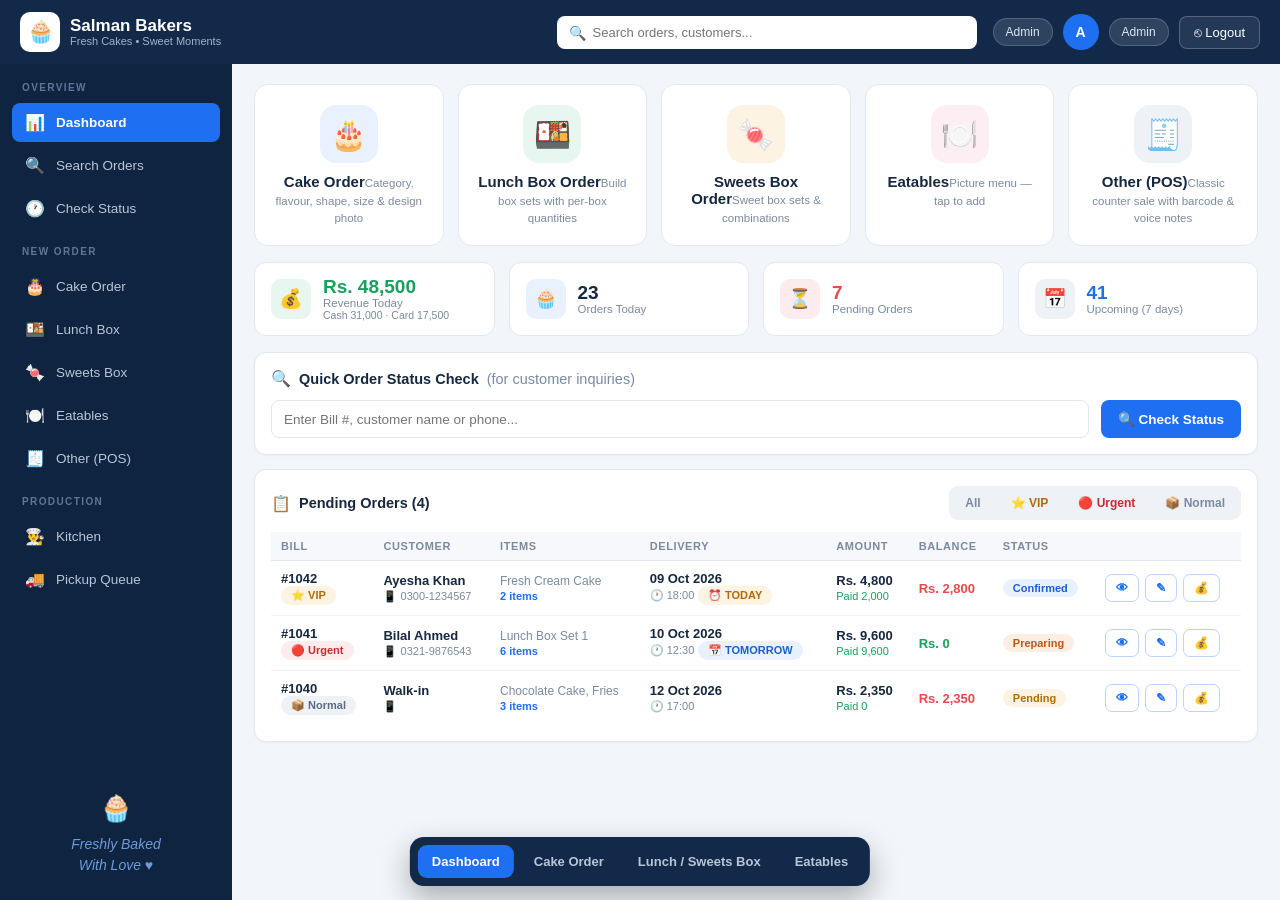
==== commit 32e9bda4: "Production pass: unified shell app-wide, cake categories+search+ladi, single extra charge, keyboard " ====
--- a/preview/index.html
+++ b/preview/index.html
@@ -121,7 +121,8 @@
                         </div>
                     </div>
                     <div class="card">
-                        <div class="sec"><div class="num">1</div><div class="sec-head" style="flex:1;"><h4>Category</h4><p>Choose a cake category</p>
+                        <div class="sec"><div class="num">1</div><div class="sec-head" style="flex:1;"><h4>Category</h4><p>Choose a predefined category — or search any cake item (F2)</p>
+                            <input class="inp mt12" placeholder="🔍 Search cake item... e.g. cream, brownie, chocolate">
                             <div class="tiles scroll mt12">
                                 <div class="tile on" onclick="pick(this)"><span class="tick">✓</span><span class="t-ic">🎂</span><span class="t-lb">Fresh Cream Cake</span><span class="t-sb">Rs. 760</span></div>
                                 <div class="tile" onclick="pick(this)"><span class="tick">✓</span><span class="t-ic">🍰</span><span class="t-lb">Mousse Cake</span><span class="t-sb">Rs. 950</span></div>
@@ -133,9 +134,11 @@
                     </div>
                     <div class="card">
                         <div class="row" style="align-items:flex-start;">
-                            <div class="sec" style="flex:1;"><div class="num">2</div><div class="sec-head" style="flex:1;"><h4>Flavour</h4><p>Select flavour from the list</p>
-                                <select class="inp mt12"><option>Chocolate Icing</option><option>Vanilla</option><option>Red Velvet</option></select></div></div>
-                            <div class="sec" style="flex:1.4;"><div class="num">3</div><div class="sec-head" style="flex:1;"><h4>Shape</h4><p>Pick the cake shape</p>
+                            <div class="sec" style="flex:1;"><div class="num">2</div><div class="sec-head" style="flex:1;"><h4>Flavour</h4><p>Filled by selected category</p>
+                                <select class="inp mt12"><option>Chocolate Icing (Rs. 760)</option><option>Vanilla Icing (Rs. 760)</option><option>Black Forest (Rs. 850)</option></select></div></div>
+                            <div class="sec" style="flex:1;"><div class="num">3</div><div class="sec-head" style="flex:1;"><h4>Ladi</h4><p>Tray / sheet option</p>
+                                <select class="inp mt12"><option>N/A</option><option>Quarter Ladi</option><option>Half Ladi</option><option>Full Ladi</option></select></div></div>
+                            <div class="sec" style="flex:1.2;"><div class="num">4</div><div class="sec-head" style="flex:1;"><h4>Shape</h4><p>Pick the cake shape</p>
                                 <div class="tiles mt12">
                                     <div class="tile on" style="min-width:78px;padding:10px 8px;" onclick="pick(this)"><span class="tick">✓</span><span class="t-ic" style="font-size:18px;">⬤</span><span class="t-lb">Round</span></div>
                                     <div class="tile" style="min-width:78px;padding:10px 8px;" onclick="pick(this)"><span class="tick">✓</span><span class="t-ic" style="font-size:18px;">▢</span><span class="t-lb">Square</span></div>
@@ -147,16 +150,16 @@
                     </div>
                     <div class="card">
                         <div class="row" style="align-items:flex-end;">
-                            <div class="sec" style="flex:1.2;"><div class="num">4</div><div class="sec-head" style="flex:1;"><h4>Size / UOM</h4><p>Select size and unit</p>
-                                <div class="row mt12" style="flex-wrap:nowrap;"><select class="inp"><option>1</option><option>2</option><option>3</option></select><select class="inp"><option>kg</option><option>pound</option><option>pcs</option></select></div></div></div>
-                            <div class="sec" style="flex:.9;"><div class="num">5</div><div class="sec-head"><h4>Quantity</h4><p>Number of cakes</p>
+                            <div class="sec" style="flex:1.2;"><div class="num">5</div><div class="sec-head" style="flex:1;"><h4>Size / UOM</h4><p>Filled by selected category</p>
+                                <select class="inp mt12"><option>1 Kg (10-12 servings)</option><option>2 Kg (20-24 servings)</option><option>3 Kg (30-35 servings)</option></select></div></div>
+                            <div class="sec" style="flex:.9;"><div class="num">6</div><div class="sec-head"><h4>Quantity</h4><p>Number of cakes</p>
                                 <div class="stepper-n mt12"><button>−</button><input value="2"><button>＋</button></div></div></div>
                             <div class="fld" style="flex:1;"><label>Price (per unit)</label><input class="inp" type="number" value="760"><span class="hint">Editable — tap to change</span></div>
                             <div style="flex:1;background:var(--blue-soft);border-radius:10px;padding:12px 14px;"><div class="hint">Total (approx.)</div><div style="font-size:21px;font-weight:800;color:var(--blue);">Rs. 1,520</div><div class="hint">2 kg</div></div>
                         </div>
                     </div>
                     <div class="card">
-                        <div class="sec"><div class="num">6</div><div class="sec-head" style="flex:1;"><h4>Cake Image</h4><p>Upload or choose a reference image</p>
+                        <div class="sec"><div class="num">7</div><div class="sec-head" style="flex:1;"><h4>Cake Image</h4><p>Upload or choose a reference image</p>
                             <div class="row mt12" style="align-items:stretch;">
                                 <div class="dropzone" style="flex:1;"><span class="up">⬆</span>Click to upload or drag &amp; drop<br><span class="hint">JPG, PNG — Max 5MB</span></div>
                                 <div class="thumbs" style="flex:1.4;">
@@ -169,14 +172,12 @@
                     </div>
                     <div class="card">
                         <div class="row" style="align-items:flex-start;">
-                            <div class="sec" style="flex:1;"><div class="num">7</div><div class="sec-head" style="flex:1;"><h4>Extra Charges <span class="muted" style="font-weight:400;">(optional)</span></h4><p>Add any additional charges</p>
-                                <div class="tiles mt12">
-                                    <div class="tile" style="min-width:120px;"><span class="t-lb">Delivery Charges</span><input class="inp mt8" style="text-align:center;" type="number" value="0"></div>
-                                    <div class="tile" style="min-width:120px;"><span class="t-lb">Decoration</span><input class="inp mt8" style="text-align:center;" type="number" value="0"></div>
-                                    <div class="tile on" style="min-width:120px;"><span class="t-lb">Packaging</span><input class="inp mt8" style="text-align:center;" type="number" value="50"></div>
-                                    <button class="btn btn-outline btn-sm" style="align-self:center;">＋ Add Charge</button>
+                            <div class="sec" style="flex:.8;"><div class="num">8</div><div class="sec-head" style="flex:1;"><h4>Extra Charges <span class="muted" style="font-weight:400;">(optional)</span></h4><p>One simple field — added once to the bill</p>
+                                <div class="fld mt12">
+                                    <input class="inp" type="number" value="50" placeholder="Rs. 0">
+                                    <span class="hint">e.g. packaging, decoration, delivery</span>
                                 </div></div></div>
-                            <div class="sec" style="flex:1;"><div class="num">8</div><div class="sec-head" style="flex:1;"><h4>Remarks <span class="muted" style="font-weight:400;">(optional)</span></h4>
+                            <div class="sec" style="flex:1.2;"><div class="num">9</div><div class="sec-head" style="flex:1;"><h4>Remarks <span class="muted" style="font-weight:400;">(optional)</span></h4>
                                 <div class="fld mt12">
                                     <input class="inp" placeholder="✍ Cake message (written on the cake)...">
                                     <textarea class="inp mt8" placeholder="Any special message, notes or custom design details..."></textarea>
@@ -195,6 +196,7 @@
                         <div class="card-title"><span class="ic">🧾</span> Order Summary</div>
                         <div class="s-row"><span class="k">Category</span><span class="v">Fresh Cream Cake</span></div>
                         <div class="s-row"><span class="k">Flavour</span><span class="v">Chocolate Icing</span></div>
+                        <div class="s-row"><span class="k">Ladi</span><span class="v">Half Ladi</span></div>
                         <div class="s-row"><span class="k">Shape</span><span class="v">Round</span></div>
                         <div class="s-row"><span class="k">Size / UOM</span><span class="v">1 kg</span></div>
                         <div class="s-row"><span class="k">Quantity</span><span class="v">2</span></div>
--- a/assets/app.css
+++ b/assets/app.css
@@ -402,3 +402,43 @@
 @media print {
     .app-topbar, .app-sidebar { display: none !important; }
 }
+
+/* ============================================================
+   LEGACY COMPAT — restyles old style.css components to the new
+   palette so the whole app feels like one product.
+   (app.css is loaded AFTER style.css on legacy pages)
+   ============================================================ */
+body { background: #f2f5f9; }
+.app-main h2, .app-main h3, .app-main h4 { color: var(--text); }
+.app-main .data-card, .app-main .chart-card, .app-main .stat-card,
+.app-main .payment-card, .app-main .filter-bar {
+    background: #fff; border: 1px solid var(--line); border-radius: var(--radius);
+    box-shadow: 0 1px 2px rgba(22,40,63,.04);
+}
+.app-main .stat-card .stat-icon { border-radius: 10px; }
+.app-main table th { background: #f6f8fb; color: var(--muted); border-bottom: 1px solid var(--line); font-size: 11px; letter-spacing: .6px; text-transform: uppercase; }
+.app-main table td { border-bottom: 1px solid #f0f3f8; }
+.app-main table tr:hover { background: #f9fbfd; }
+.btn-primary { background: var(--blue) !important; }
+.btn-primary:hover { background: #155cd6 !important; }
+.btn-outline { border-color: var(--blue-line) !important; color: var(--blue) !important; }
+.btn-outline:hover { background: var(--blue-soft) !important; }
+.btn-confirm { background: var(--blue); border-radius: 8px; }
+.btn-confirm:hover { background: #155cd6; }
+.btn-hold { border: 2px solid var(--blue-line); color: var(--blue); border-radius: 8px; }
+.btn-hold:hover { background: var(--blue-soft); }
+.pay-method.selected { border-color: var(--blue); background: var(--blue); }
+.pay-method:hover { border-color: var(--blue); background: var(--blue-soft); }
+.bar-fill { background: linear-gradient(90deg, #1f6ff2, #7fb0fb); }
+.pickup-card.ready { border-color: var(--green); background: #eafaf1; }
+.pickup-card .order-num { color: var(--blue); }
+.kitchen-card.urgent { border-color: var(--red); }
+.kitchen-card-footer { background: #f6f8fb; }
+.modal h3 { color: var(--text); }
+.product-item:hover { border-color: var(--blue); background: var(--blue-soft); }
+.product-item .price { color: var(--blue); }
+/* inline legacy purple -> new blue */
+.app-main [style*="6c3483"] { color: var(--blue) !important; }
+.app-main [style*="background:#6c3483"], .app-main [style*="background: #6c3483"] { background: var(--blue) !important; color: #fff !important; }
+.app-main [style*="background:#f5f0fa"], .app-main [style*="background: #f5f0fa"] { background: var(--blue-soft) !important; }
+.app-main [style*="border-color:#6c3483"] { border-color: var(--blue) !important; }
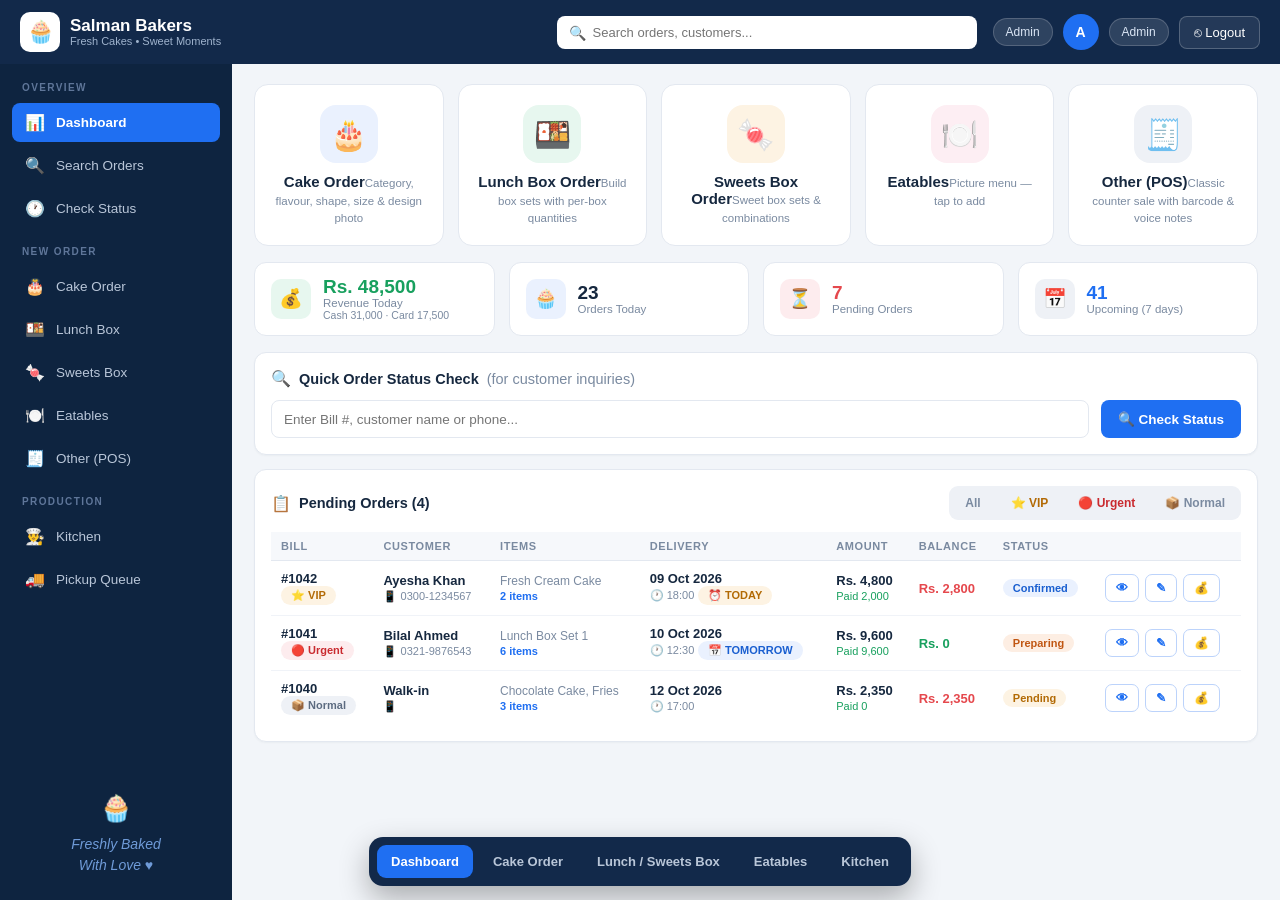
==== commit f858af41: "Kitchen Orders rebuilt to reference design: type badges, order-detail panel, filters (search/type/st" ====
--- a/preview/index.html
+++ b/preview/index.html
@@ -355,11 +355,105 @@
     </main>
 </div>
 
+        <!-- ================= KITCHEN ================= -->
+        <section class="view" id="v-kitch">
+            <div class="page-head">
+                <div class="ph-ic">👨‍</div>
+                <div><h2>Kitchen Orders</h2><p>View and manage all incoming orders. Prepare and update their status.</p></div>
+                <div class="spacer"></div>
+                <span class="bdg confirmed">📥 New: 2</span><span class="bdg preparing">🔥 Preparing: 1</span><span class="bdg ready">✅ Ready: 1</span>
+            </div>
+            <div style="display:grid;grid-template-columns:minmax(0,1fr) 300px;gap:16px;align-items:start;">
+                <div>
+                    <div class="card">
+                        <div class="row" style="flex-wrap:wrap;align-items:flex-end;">
+                            <div class="fld" style="flex:1.4;min-width:220px;"><label>🔍 Search</label><input class="inp" placeholder="Search by cake name, item or order #..."></div>
+                            <div class="fld" style="flex:1.4;min-width:240px;"><label>Order Type</label>
+                                <div class="tabs"><button class="active">All</button><button>Cake</button><button>Lunch Box</button><button>Sweets Box</button><button>Custom</button></div></div>
+                            <div class="fld" style="flex:1;min-width:160px;"><label>Status</label><select class="inp"><option>In Kitchen (new + preparing)</option><option>Ready (to pack / hand over)</option><option>All active</option></select></div>
+                        </div>
+                    </div>
+                    <div style="display:grid;grid-template-columns:1fr 1fr;gap:14px;margin-top:16px;">
+                        <div class="card" style="padding:0;overflow:hidden;">
+                            <div style="display:flex;align-items:center;gap:10px;padding:12px 14px;border-bottom:1px solid var(--line);"><span style="font-size:15px;font-weight:800;">#1025</span><span class="bdg" style="background:#fdeef3;color:#d34f7d;">Cake Order</span><span class="spacer"></span><span class="hint">🕐 12 mins ago</span></div>
+                            <div style="display:grid;grid-template-columns:1.25fr 1fr;gap:12px;padding:14px;">
+                                <div style="display:flex;gap:10px;">
+                                    <div style="width:86px;height:86px;border-radius:10px;background:var(--blue-soft);display:flex;align-items:center;justify-content:center;font-size:34px;">🎂</div>
+                                    <div><h5 style="font-size:14px;color:var(--blue);">Chocolate Cake (Chocolate Icing)</h5><div class="hint">Ayesha Khan · 1 items</div><div style="font-size:11.5px;margin-top:5px;">🎂 [Extra cream on top]</div></div>
+                                </div>
+                                <div style="background:#f8fafc;border:1px solid var(--line);border-radius:10px;padding:10px 12px;font-size:11.5px;">
+                                    <h6 style="font-size:12px;margin-bottom:6px;">Order Details</h6>
+                                    <div style="padding:2.5px 0;">🧾 Quantity: 1</div>
+                                    <div style="padding:2.5px 0;">📐 Size: 1 kg</div>
+                                    <div style="padding:2.5px 0;">🚚 Delivery: Pickup</div>
+                                    <div style="padding:2.5px 0;">🕐 Time: 09 Oct, 18:00</div>
+                                </div>
+                            </div>
+                            <div style="display:flex;gap:8px;padding:0 14px 12px;"><span class="bdg confirmed">🎂 Type: Chocolate Icing</span><span class="bdg confirmed">💰 Rs. 1,520</span></div>
+                            <div style="display:flex;gap:8px;padding:12px 14px;background:#f8fafc;border-top:1px solid var(--line);"><button class="btn btn-outline" style="flex:1;">👁 View Details</button><button class="btn btn-primary" style="flex:1;">🔥 Mark as Preparing</button></div>
+                        </div>
+                        <div class="card" style="padding:0;overflow:hidden;">
+                            <div style="display:flex;align-items:center;gap:10px;padding:12px 14px;border-bottom:1px solid var(--line);"><span style="font-size:15px;font-weight:800;">#1024</span><span class="bdg" style="background:#e7f7ef;color:#12814b;">Lunch Box Order</span><span class="spacer"></span><span class="hint">🕐 25 mins ago</span></div>
+                            <div style="display:grid;grid-template-columns:1.25fr 1fr;gap:12px;padding:14px;">
+                                <div style="display:flex;gap:10px;">
+                                    <div style="width:86px;height:86px;border-radius:10px;background:var(--blue-soft);display:flex;align-items:center;justify-content:center;font-size:34px;">🍱</div>
+                                    <div><h5 style="font-size:14px;color:var(--blue);">Lunch Box Set (6 boxes)</h5><div class="hint">Bilal Ahmed · 4 items</div><div style="font-size:11.5px;margin-top:5px;">🥪 Chicken Sandwich + Fries</div></div>
+                                </div>
+                                <div style="background:#f8fafc;border:1px solid var(--line);border-radius:10px;padding:10px 12px;font-size:11.5px;">
+                                    <h6 style="font-size:12px;margin-bottom:6px;">Order Details</h6>
+                                    <div style="padding:2.5px 0;">🧾 Quantity: 24</div>
+                                    <div style="padding:2.5px 0;">📐 Size: 6 piece</div>
+                                    <div style="padding:2.5px 0;">🚚 Delivery: Home Delivery</div>
+                                    <div style="padding:2.5px 0;">🕐 Time: 10 Oct, 12:30</div>
+                                </div>
+                            </div>
+                            <div style="display:flex;gap:8px;padding:0 14px 12px;"><span class="bdg confirmed">📦 Total Boxes: 24</span><span class="bdg confirmed">💰 Rs. 15,570</span></div>
+                            <div style="display:flex;gap:8px;padding:12px 14px;background:#f8fafc;border-top:1px solid var(--line);"><button class="btn btn-outline" style="flex:1;">👁 View Details</button><button class="btn btn-success" style="flex:1;">✅ Mark as Ready</button></div>
+                        </div>
+                    </div>
+                </div>
+                <div>
+                    <div class="card">
+                        <div class="card-title"><span class="ic">⚡</span> Quick Actions</div>
+                        <div style="display:grid;grid-template-columns:1fr 1fr;gap:10px;">
+                            <button class="btn btn-ghost" style="flex-direction:column;padding:14px 8px;"><span style="font-size:20px;display:block;margin-bottom:6px;color:var(--green);">✅</span>Mark All Ready</button>
+                            <button class="btn btn-ghost" style="flex-direction:column;padding:14px 8px;"><span style="font-size:20px;display:block;margin-bottom:6px;color:var(--blue);">📋</span>View All Orders</button>
+                            <button class="btn btn-ghost" style="flex-direction:column;padding:14px 8px;"><span style="font-size:20px;display:block;margin-bottom:6px;color:var(--amber);">⏸</span>Pause Refresh</button>
+                            <button class="btn btn-ghost" style="flex-direction:column;padding:14px 8px;"><span style="font-size:20px;display:block;margin-bottom:6px;color:var(--blue);">🔄</span>Refresh Now</button>
+                        </div>
+                    </div>
+                    <div class="card mt16">
+                        <div class="card-title"><span class="ic">📈</span> Order Progress</div>
+                        <div style="display:flex;align-items:center;gap:14px;">
+                            <div style="width:108px;height:108px;border-radius:50%;background:conic-gradient(var(--amber) 0 50%, var(--blue) 50% 75%, var(--green) 75% 100%);position:relative;flex-shrink:0;">
+                                <div style="position:absolute;inset:14px;background:#fff;border-radius:50%;"></div>
+                                <div style="position:absolute;inset:0;display:flex;flex-direction:column;align-items:center;justify-content:center;font-size:15px;font-weight:800;color:var(--amber);">1/4<small style="font-size:9px;color:var(--muted);">In Progress</small></div>
+                            </div>
+                            <div style="flex:1;font-size:12px;">
+                                <div style="display:flex;gap:7px;padding:3px 0;"><span style="width:9px;height:9px;border-radius:50%;background:var(--amber);"></span> Pending <b style="margin-left:auto;">2</b></div>
+                                <div style="display:flex;gap:7px;padding:3px 0;"><span style="width:9px;height:9px;border-radius:50%;background:var(--blue);"></span> In Progress <b style="margin-left:auto;">1</b></div>
+                                <div style="display:flex;gap:7px;padding:3px 0;"><span style="width:9px;height:9px;border-radius:50%;background:var(--green);"></span> Ready <b style="margin-left:auto;">1</b></div>
+                            </div>
+                        </div>
+                    </div>
+                    <div class="card mt16 center" style="background:var(--blue-soft);border-color:var(--blue-line);padding:26px 16px;">
+                        <div style="font-size:30px;">👨‍🍳</div>
+                        <div style="font-size:13px;font-weight:600;color:var(--blue);margin-top:8px;line-height:1.5;">Great food<br>makes happy customers!</div>
+                        <div style="color:var(--blue);margin-top:6px;">♥</div>
+                    </div>
+                </div>
+            </div>
+        </section>
+
+    </main>
+</div>
+
 <div class="viewswitch">
     <button class="on" onclick="show('dash', this)">Dashboard</button>
     <button onclick="show('cake', this)">Cake Order</button>
     <button onclick="show('box', this)">Lunch / Sweets Box</button>
     <button onclick="show('eat', this)">Eatables</button>
+    <button onclick="show('kitch', this)">Kitchen</button>
 </div>
 
 <script>
@@ -367,7 +461,7 @@
     document.querySelectorAll('.view').forEach(function (s) { s.classList.remove('on'); });
     document.getElementById('v-' + v).classList.add('on');
     document.querySelectorAll('.viewswitch button').forEach(function (b) { b.classList.remove('on'); });
-    var map = { dash: 0, cake: 1, box: 2, eat: 3 };
+    var map = { dash: 0, cake: 1, box: 2, eat: 3, kitch: 4 };
     document.querySelectorAll('.viewswitch button')[map[v]].classList.add('on');
     document.querySelectorAll('.app-nav-item').forEach(function (n) { n.classList.remove('active'); });
     var nav = document.getElementById('nav-' + v);
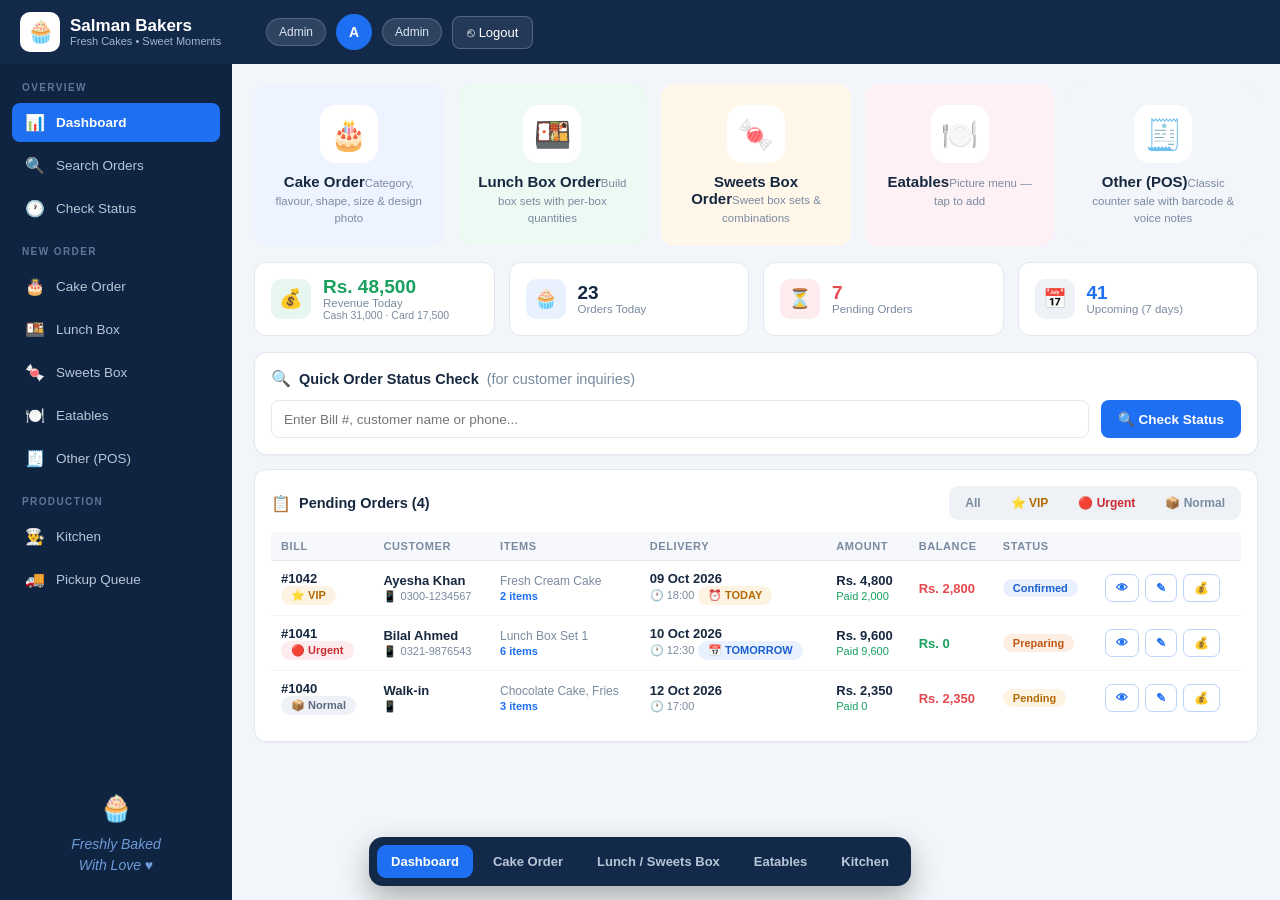
==== commit b0ee13e0: "Final polish pass (see previous message) Co-authored-by: arena-agent <297053741+arena-agent@users.no" ====
--- a/preview/index.html
+++ b/preview/index.html
@@ -28,9 +28,6 @@
         <div class="logo">🧁</div>
         <div><h1>Salman Bakers</h1><small>Fresh Cakes • Sweet Moments</small></div>
     </div>
-    <form class="app-topsearch" onsubmit="return false;">
-        <span class="ic">🔍</span><input type="text" placeholder="Search orders, customers...">
-    </form>
     <div class="app-top-right">
         <span class="app-chip">Admin</span>
         <span class="app-avatar">A</span>
@@ -115,7 +112,7 @@
                                 <div class="row" style="flex-wrap:nowrap;"><input class="inp" placeholder="Search name or phone..."><button class="btn btn-outline btn-sm" style="flex:0 0 auto;">＋ Add New</button></div>
                                 <input class="inp mt8" value="Walk-in"></div>
                             <div class="fld"><label>Order Type</label>
-                                <div class="seg"><button class="on">🛍 Pickup</button><button>🚚 Delivery</button></div></div>
+                                <select class="inp"><option>🛍 Pickup</option><option>🚚 Delivery</option></select></div>
                             <div class="fld"><label>Delivery / Pickup Date &amp; Time</label>
                                 <div class="row" style="flex-wrap:nowrap;"><input type="date" class="inp" value="2026-10-09"><input type="time" class="inp" value="15:00"></div></div>
                         </div>
@@ -191,6 +188,11 @@
                     <div class="card">
                         <div class="card-title"><span class="ic">🖼️</span> Cake Preview <span class="spacer"></span><button class="btn btn-ghost btn-sm">Change Image</button></div>
                         <div class="preview-box">🎂</div>
+                        <div class="thumbs mini mt8">
+                            <div class="thb on" style="display:flex;align-items:center;justify-content:center;font-size:20px;">🎂</div>
+                            <div class="thb" style="display:flex;align-items:center;justify-content:center;font-size:20px;">🍰</div>
+                            <div class="thb" style="display:flex;align-items:center;justify-content:center;font-size:20px;">🧁</div>
+                        </div>
                     </div>
                     <div class="card summary">
                         <div class="card-title"><span class="ic">🧾</span> Order Summary</div>
@@ -238,7 +240,7 @@
                             <div class="fld"><label>👤 Customer</label>
                                 <div class="row" style="flex-wrap:nowrap;"><input class="inp" placeholder="Search name or phone..."><button class="btn btn-outline btn-sm" style="flex:0 0 auto;">＋ Add New</button></div>
                                 <input class="inp mt8" value="Walk-in"></div>
-                            <div class="fld"><label>Order Type</label><div class="seg"><button class="on">🛍 Pickup</button><button>🚚 Delivery</button></div></div>
+                            <div class="fld"><label>Order Type</label><select class="inp"><option>🛍 Pickup</option><option>🚚 Delivery</option></select></div>
                             <div class="fld"><label>Pickup / Delivery Date &amp; Time</label>
                                 <div class="row" style="flex-wrap:nowrap;"><input type="date" class="inp" value="2026-10-09"><input type="time" class="inp" value="12:00"></div></div>
                         </div>
@@ -316,7 +318,7 @@
                             <div class="fld"><label>👤 Customer</label>
                                 <div class="row" style="flex-wrap:nowrap;"><input class="inp" placeholder="Search name or phone..."><button class="btn btn-outline btn-sm" style="flex:0 0 auto;">＋ Add New</button></div>
                                 <input class="inp mt8" value="Walk-in"></div>
-                            <div class="fld"><label>Order Type</label><div class="seg"><button class="on">🛍 Pickup</button><button>🚚 Delivery</button></div></div>
+                            <div class="fld"><label>Order Type</label><select class="inp"><option>🛍 Pickup</option><option>🚚 Delivery</option></select></div>
                             <div class="fld"><label>Pickup / Delivery Date &amp; Time</label>
                                 <div class="row" style="flex-wrap:nowrap;"><input type="date" class="inp" value="2026-10-09"><input type="time" class="inp" value="13:30"></div></div>
                         </div>
@@ -458,6 +460,7 @@
 
 <script>
 function show(v, btn) {
+    document.querySelector('.app-sidebar').style.display = (v === 'dash' || v === 'kitch') ? '' : 'none';
     document.querySelectorAll('.view').forEach(function (s) { s.classList.remove('on'); });
     document.getElementById('v-' + v).classList.add('on');
     document.querySelectorAll('.viewswitch button').forEach(function (b) { b.classList.remove('on'); });
--- a/assets/app.css
+++ b/assets/app.css
@@ -442,3 +442,24 @@
 .app-main [style*="background:#6c3483"], .app-main [style*="background: #6c3483"] { background: var(--blue) !important; color: #fff !important; }
 .app-main [style*="background:#f5f0fa"], .app-main [style*="background: #f5f0fa"] { background: var(--blue-soft) !important; }
 .app-main [style*="border-color:#6c3483"] { border-color: var(--blue) !important; }
+
+/* ============================================================
+   FINAL POLISH — softer dashboard cards, compact customer card
+   ============================================================ */
+.page-head { margin-bottom: 12px; }
+.card.compact { padding: 12px 14px; }
+.card.compact .fld > label { font-size: 11px; }
+.card.compact .inp, .card.compact select.inp { padding: 7px 10px; font-size: 13px; }
+.quick-card { border-color: transparent; }
+.qc-blue  { background: #eef4ff; } .qc-blue  .q-ic { background: #fff; }
+.qc-green { background: #ecfaf3; } .qc-green .q-ic { background: #fff; }
+.qc-amber { background: #fef7ea; } .qc-amber .q-ic { background: #fff; }
+.qc-pink  { background: #fef1f6; } .qc-pink  .q-ic { background: #fff; }
+.qc-slate { background: #f2f5fa; } .qc-slate .q-ic { background: #fff; }
+.quick-card:hover { background: #fff; border-color: var(--blue-line); }
+/* small photo strip (multi images) */
+.thumbs.mini .thb { width: 56px; height: 46px; }
+.thumbs.mini .thb .rm { position: absolute; top: 2px; left: 2px; width: 15px; height: 15px; border-radius: 50%; background: rgba(0,0,0,.55); color: #fff; font-size: 9px; display: flex; align-items: center; justify-content: center; border: none; cursor: pointer; }
+
+/* sweets box: prices hidden everywhere on the screen */
+body.sweets .sw-hide { display: none !important; }
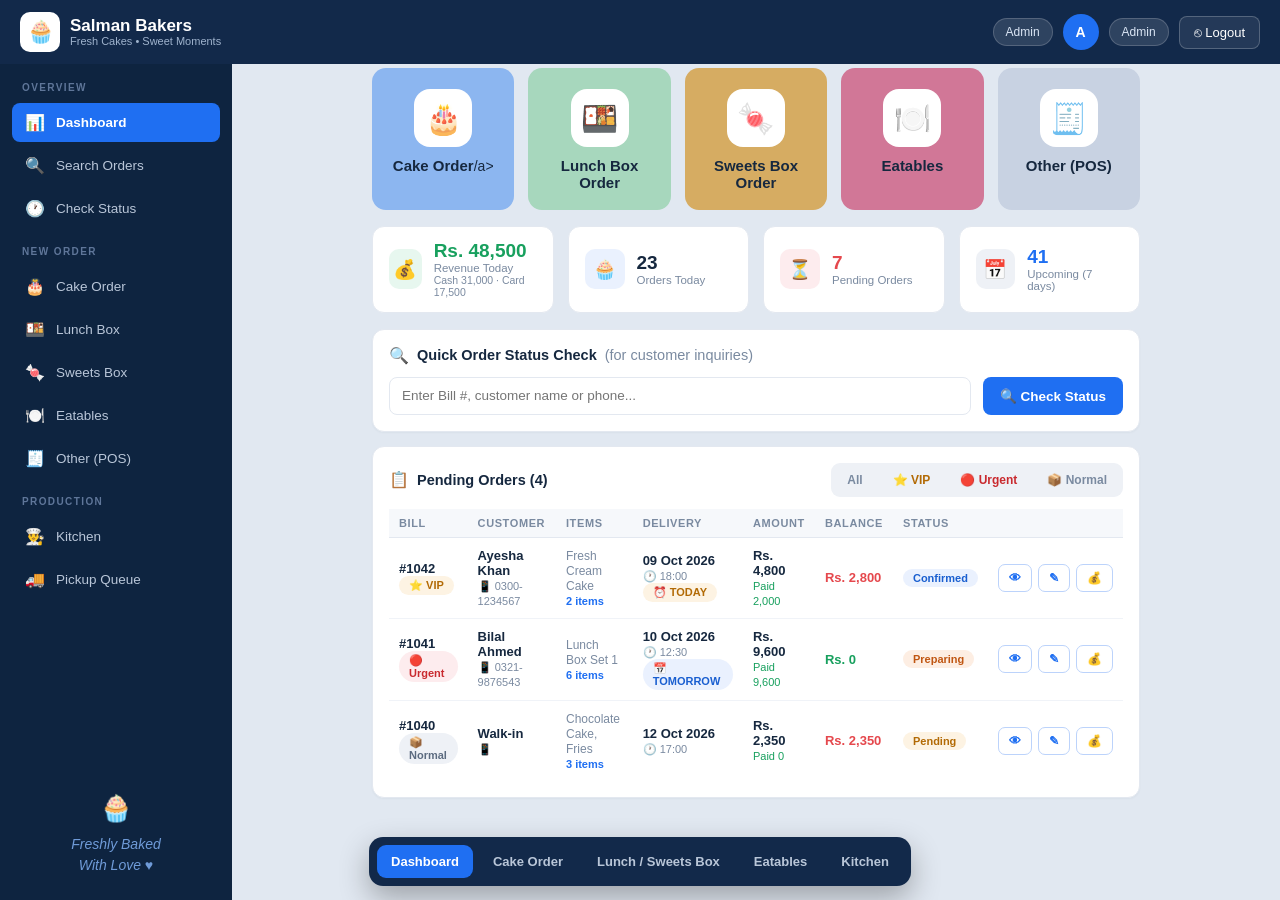
==== commit 7b8e167a: "manual changes final" ====
--- a/preview/index.html
+++ b/preview/index.html
@@ -59,11 +59,11 @@
         <!-- ================= DASHBOARD ================= -->
         <section class="view on" id="v-dash">
             <div class="quick-grid">
-                <a class="quick-card qc-blue" href="#" onclick="show('cake');return false;"><span class="q-arrow">→</span><span class="q-ic">🎂</span><span class="q-lb">Cake Order</span><span class="q-sb">Category, flavour, shape, size &amp; design photo</span></a>
-                <a class="quick-card qc-green" href="#" onclick="show('box');return false;"><span class="q-arrow">→</span><span class="q-ic">🍱</span><span class="q-lb">Lunch Box Order</span><span class="q-sb">Build box sets with per-box quantities</span></a>
-                <a class="quick-card qc-amber" href="#" onclick="show('box');return false;"><span class="q-arrow">→</span><span class="q-ic">🍬</span><span class="q-lb">Sweets Box Order</span><span class="q-sb">Sweet box sets &amp; combinations</span></a>
-                <a class="quick-card qc-pink" href="#" onclick="show('eat');return false;"><span class="q-arrow">→</span><span class="q-ic">🍽️</span><span class="q-lb">Eatables</span><span class="q-sb">Picture menu — tap to add</span></a>
-                <a class="quick-card qc-slate" href="#"><span class="q-arrow">→</span><span class="q-ic">🧾</span><span class="q-lb">Other (POS)</span><span class="q-sb">Classic counter sale with barcode &amp; voice notes</span></a>
+                <a class="quick-card qc-blue" href="#" onclick="show('cake');return false;"><span class="q-arrow">→</span><span class="q-ic">🎂</span><span class="q-lb">Cake Order</span>/a>
+                <a class="quick-card qc-green" href="#" onclick="show('box');return false;"><span class="q-arrow">→</span><span class="q-ic">🍱</span><span class="q-lb">Lunch Box Order</span></a>
+                <a class="quick-card qc-amber" href="#" onclick="show('box');return false;"><span class="q-arrow">→</span><span class="q-ic">🍬</span><span class="q-lb">Sweets Box Order</span></a>
+                <a class="quick-card qc-pink" href="#" onclick="show('eat');return false;"><span class="q-arrow">→</span><span class="q-ic">🍽️</span><span class="q-lb">Eatables</span></a>
+                <a class="quick-card qc-slate" href="#"><span class="q-arrow">→</span><span class="q-ic">🧾</span><span class="q-lb">Other (POS)</span></a>
             </div>
 
             <div class="mini-stats">
@@ -109,7 +109,7 @@
                     <div class="card">
                         <div class="grid-3">
                             <div class="fld"><label>👤 Customer</label>
-                                <div class="row" style="flex-wrap:nowrap;"><input class="inp" placeholder="Search name or phone..."><button class="btn btn-outline btn-sm" style="flex:0 0 auto;">＋ Add New</button></div>
+                                <div class="row" style="flex-wrap:nowrap; display:none;"><input class="inp" placeholder="Search name or phone..."><button class="btn btn-outline btn-sm" style="flex:0 0 auto;">＋ Add New</button></div>
                                 <input class="inp mt8" value="Walk-in"></div>
                             <div class="fld"><label>Order Type</label>
                                 <select class="inp"><option>🛍 Pickup</option><option>🚚 Delivery</option></select></div>
@@ -238,7 +238,7 @@
                     <div class="card">
                         <div class="grid-3">
                             <div class="fld"><label>👤 Customer</label>
-                                <div class="row" style="flex-wrap:nowrap;"><input class="inp" placeholder="Search name or phone..."><button class="btn btn-outline btn-sm" style="flex:0 0 auto;">＋ Add New</button></div>
+                                <div class="row" style="flex-wrap:nowrap; display:none;"><input class="inp" placeholder="Search name or phone..."><button class="btn btn-outline btn-sm" style="flex:0 0 auto;">＋ Add New</button></div>
                                 <input class="inp mt8" value="Walk-in"></div>
                             <div class="fld"><label>Order Type</label><select class="inp"><option>🛍 Pickup</option><option>🚚 Delivery</option></select></div>
                             <div class="fld"><label>Pickup / Delivery Date &amp; Time</label>
@@ -316,7 +316,7 @@
                     <div class="card">
                         <div class="grid-3">
                             <div class="fld"><label>👤 Customer</label>
-                                <div class="row" style="flex-wrap:nowrap;"><input class="inp" placeholder="Search name or phone..."><button class="btn btn-outline btn-sm" style="flex:0 0 auto;">＋ Add New</button></div>
+                                <div class="row" style="flex-wrap:nowrap; display:none;"><input class="inp" placeholder="Search name or phone..."><button class="btn btn-outline btn-sm" style="flex:0 0 auto;">＋ Add New</button></div>
                                 <input class="inp mt8" value="Walk-in"></div>
                             <div class="fld"><label>Order Type</label><select class="inp"><option>🛍 Pickup</option><option>🚚 Delivery</option></select></div>
                             <div class="fld"><label>Pickup / Delivery Date &amp; Time</label>
--- a/assets/app.css
+++ b/assets/app.css
@@ -6,11 +6,11 @@
 html, body { height: 100%; }
 body {
     font-family: 'Segoe UI', Tahoma, Verdana, sans-serif;
-    background: #f2f5f9; color: #16283f; font-size: 14px;
+    background: #e1e8f1; color: #16283f; font-size: 14px;
 }
 a { text-decoration: none; color: inherit; }
 button { font-family: inherit; }
-img { display: block; }
+img { display: block;border-radius: 50% !important; }
 
 :root {
     --navy: #12294a;
@@ -28,17 +28,30 @@
     --radius: 12px;
 }
 
+
+
+
+
+
+
+
+
+
+
+
+
 /* ---------- TOPBAR ---------- */
 .app-topbar {
     height: 64px; background: var(--navy); color: #fff;
-    display: flex; align-items: center; gap: 16px; padding: 0 20px;
+    display: flex; justify-content: space-between; align-items: center; gap: 16px; padding: 0 20px;
     position: sticky; top: 0; z-index: 50;
 }
 .app-brand { display: flex; align-items: center; gap: 10px; min-width: 230px; }
 .app-brand .logo {
-    width: 40px; height: 40px; border-radius: 10px; background: #fff;
+    width: 40px; height: 40px; border-radius: 10px; background: #fff; overflow: hidden;
     display: flex; align-items: center; justify-content: center; font-size: 22px;
 }
+.app-brand .logo img { width: 100%; height: 100%; object-fit: cover; }
 .app-brand h1 { font-size: 17px; font-weight: 700; line-height: 1.1; }
 .app-brand small { display: block; font-size: 11px; color: #9fb3cd; font-weight: 400; }
 .app-topsearch {
@@ -91,7 +104,7 @@
 }
 .app-sidebar .love .big { font-size: 26px; font-style: normal; display: block; margin-bottom: 6px; }
 
-.app-main { flex: 1; padding: 20px 22px 40px; min-width: 0; }
+.app-main { flex: 1;padding: 4px 140px 40px; min-width: 0; }
 
 /* ---------- PAGE HEAD ---------- */
 .page-head { display: flex; align-items: center; gap: 14px; margin-bottom: 16px; }
@@ -294,11 +307,20 @@
 .quick-card .q-sb { font-size: 11.5px; color: var(--muted); margin-top: 4px; line-height: 1.35; }
 .quick-card .q-arrow { position: absolute; top: 12px; right: 14px; color: var(--muted); font-size: 14px; opacity: 0; transition: .18s; }
 .quick-card:hover .q-arrow { opacity: 1; }
-.qc-blue .q-ic { background: #eaf1fe; }   .qc-blue:hover { background: linear-gradient(180deg,#fff, #eef4ff); }
-.qc-green .q-ic { background: #e7f7ef; }  .qc-green:hover { background: linear-gradient(180deg,#fff, #ecfaf3); }
-.qc-amber .q-ic { background: #fdf3e3; }  .qc-amber:hover { background: linear-gradient(180deg,#fff, #fef7ea); }
-.qc-pink .q-ic { background: #fdeef3; }   .qc-pink:hover { background: linear-gradient(180deg,#fff, #fef1f6); }
-.qc-slate .q-ic { background: #eef1f6; }  .qc-slate:hover { background: linear-gradient(180deg,#fff, #f2f5fa); }
+
+
+
+
+.qc-blue .q-ic { background: #eaf1fe; }   .qc-blue:hover { background: linear-gradient(180deg,#fff, #87b9ff); }
+.qc-green .q-ic { background: #e7f7ef; }  .qc-green:hover { background: linear-gradient(180deg,#fff, #85e5b2); }
+.qc-amber .q-ic { background: #fdf3e3; }  .qc-amber:hover { background: linear-gradient(180deg,#fff, #ff9522); }
+.qc-pink .q-ic { background: #fdeef3; }   .qc-pink:hover { background: linear-gradient(180deg,#fff, #ff668f); }
+.qc-slate .q-ic { background: #eef1f6; }  .qc-slate:hover { background: linear-gradient(180deg,#fff, #8491a5); }
+
+
+
+
+
 
 .mini-stats { display: grid; grid-template-columns: repeat(4, 1fr); gap: 14px; margin-top: 16px; }
 .mini-stat { background: #fff; border: 1px solid var(--line); border-radius: 12px; padding: 14px 16px; display: flex; align-items: center; gap: 12px; }
@@ -408,7 +430,7 @@
    palette so the whole app feels like one product.
    (app.css is loaded AFTER style.css on legacy pages)
    ============================================================ */
-body { background: #f2f5f9; }
+body { background: #e1e8f1; }
 .app-main h2, .app-main h3, .app-main h4 { color: var(--text); }
 .app-main .data-card, .app-main .chart-card, .app-main .stat-card,
 .app-main .payment-card, .app-main .filter-bar {
@@ -451,11 +473,11 @@
 .card.compact .fld > label { font-size: 11px; }
 .card.compact .inp, .card.compact select.inp { padding: 7px 10px; font-size: 13px; }
 .quick-card { border-color: transparent; }
-.qc-blue  { background: #eef4ff; } .qc-blue  .q-ic { background: #fff; }
-.qc-green { background: #ecfaf3; } .qc-green .q-ic { background: #fff; }
-.qc-amber { background: #fef7ea; } .qc-amber .q-ic { background: #fff; }
-.qc-pink  { background: #fef1f6; } .qc-pink  .q-ic { background: #fff; }
-.qc-slate { background: #f2f5fa; } .qc-slate .q-ic { background: #fff; }
+.qc-blue  { background: #8cb6f0; } .qc-blue  .q-ic { background: #fff; }
+.qc-green { background: #a7d7bd; } .qc-green .q-ic { background: #fff; }
+.qc-amber { background: #d6ac62; } .qc-amber .q-ic { background: #fff; }
+.qc-pink  { background: #d17797; } .qc-pink  .q-ic { background: #fff; }
+.qc-slate { background: #c8d2e2; } .qc-slate .q-ic { background: #fff; }
 .quick-card:hover { background: #fff; border-color: var(--blue-line); }
 /* small photo strip (multi images) */
 .thumbs.mini .thb { width: 56px; height: 46px; }
